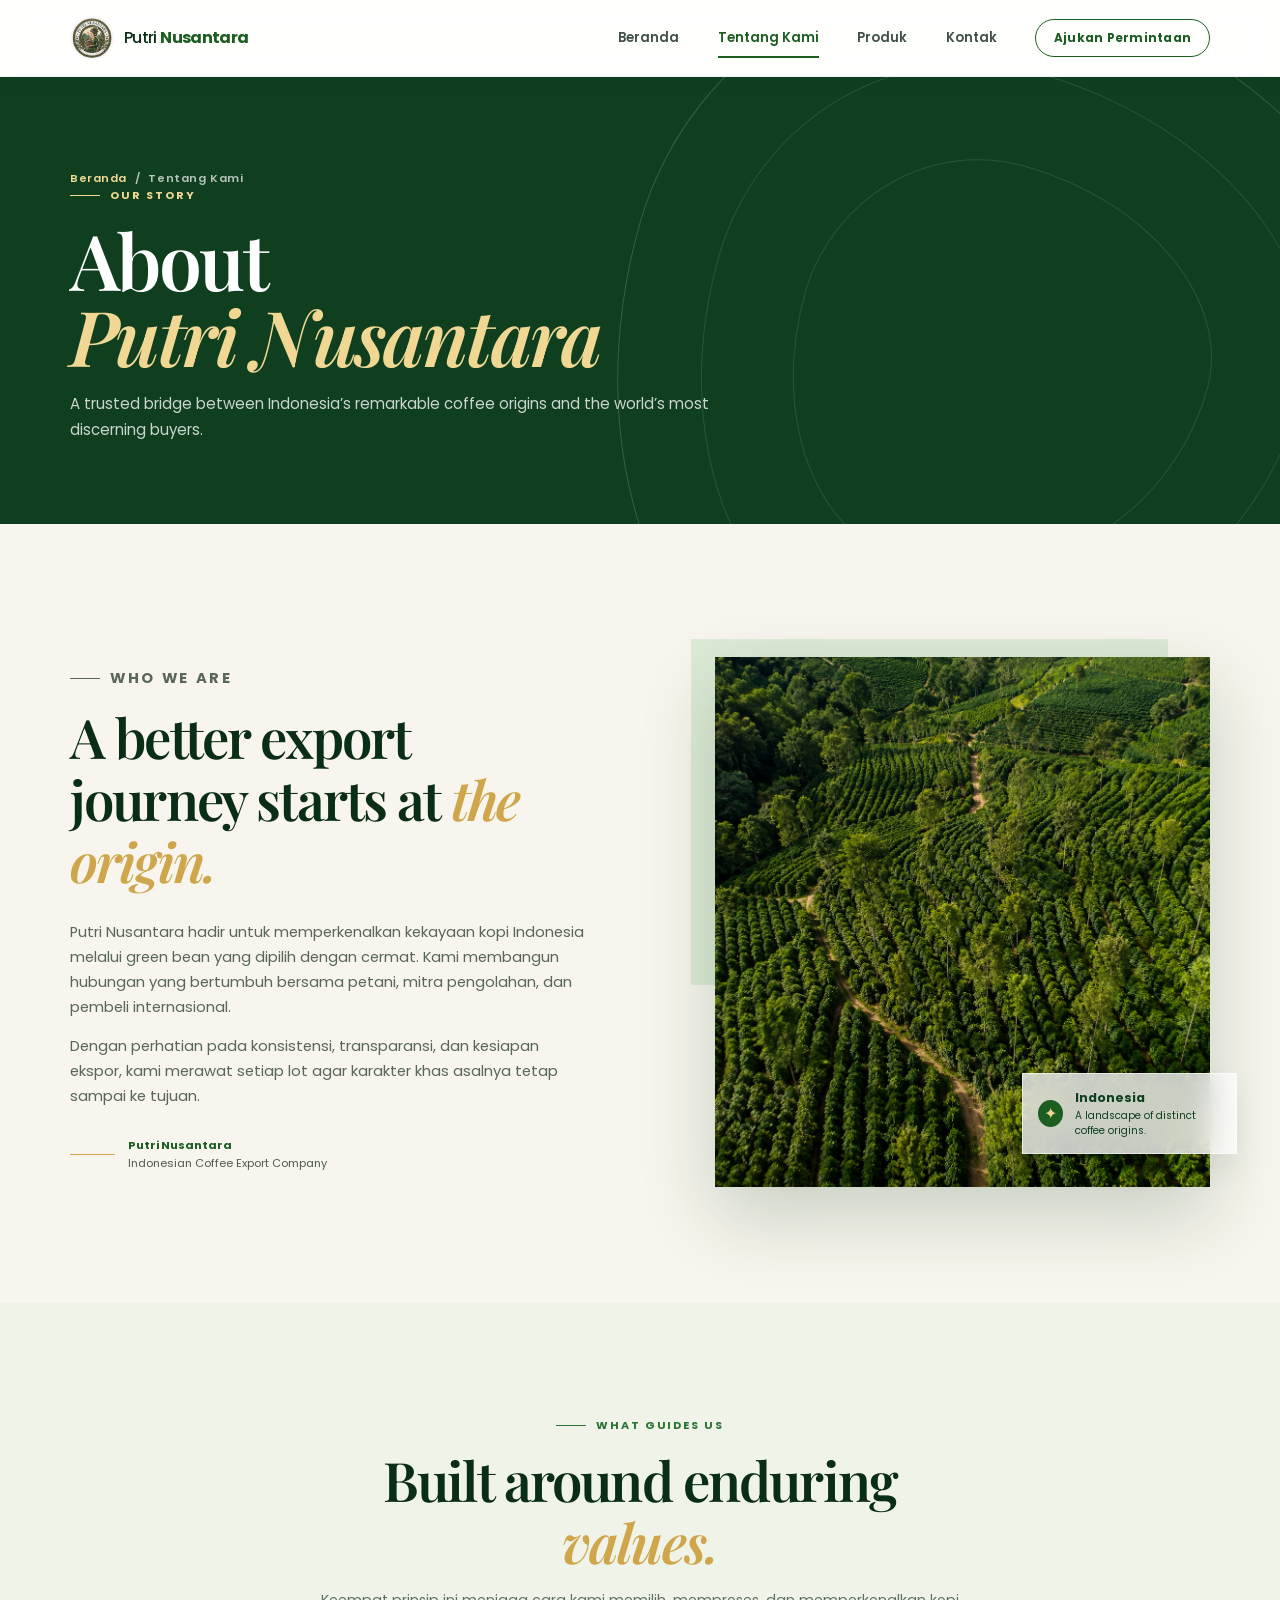
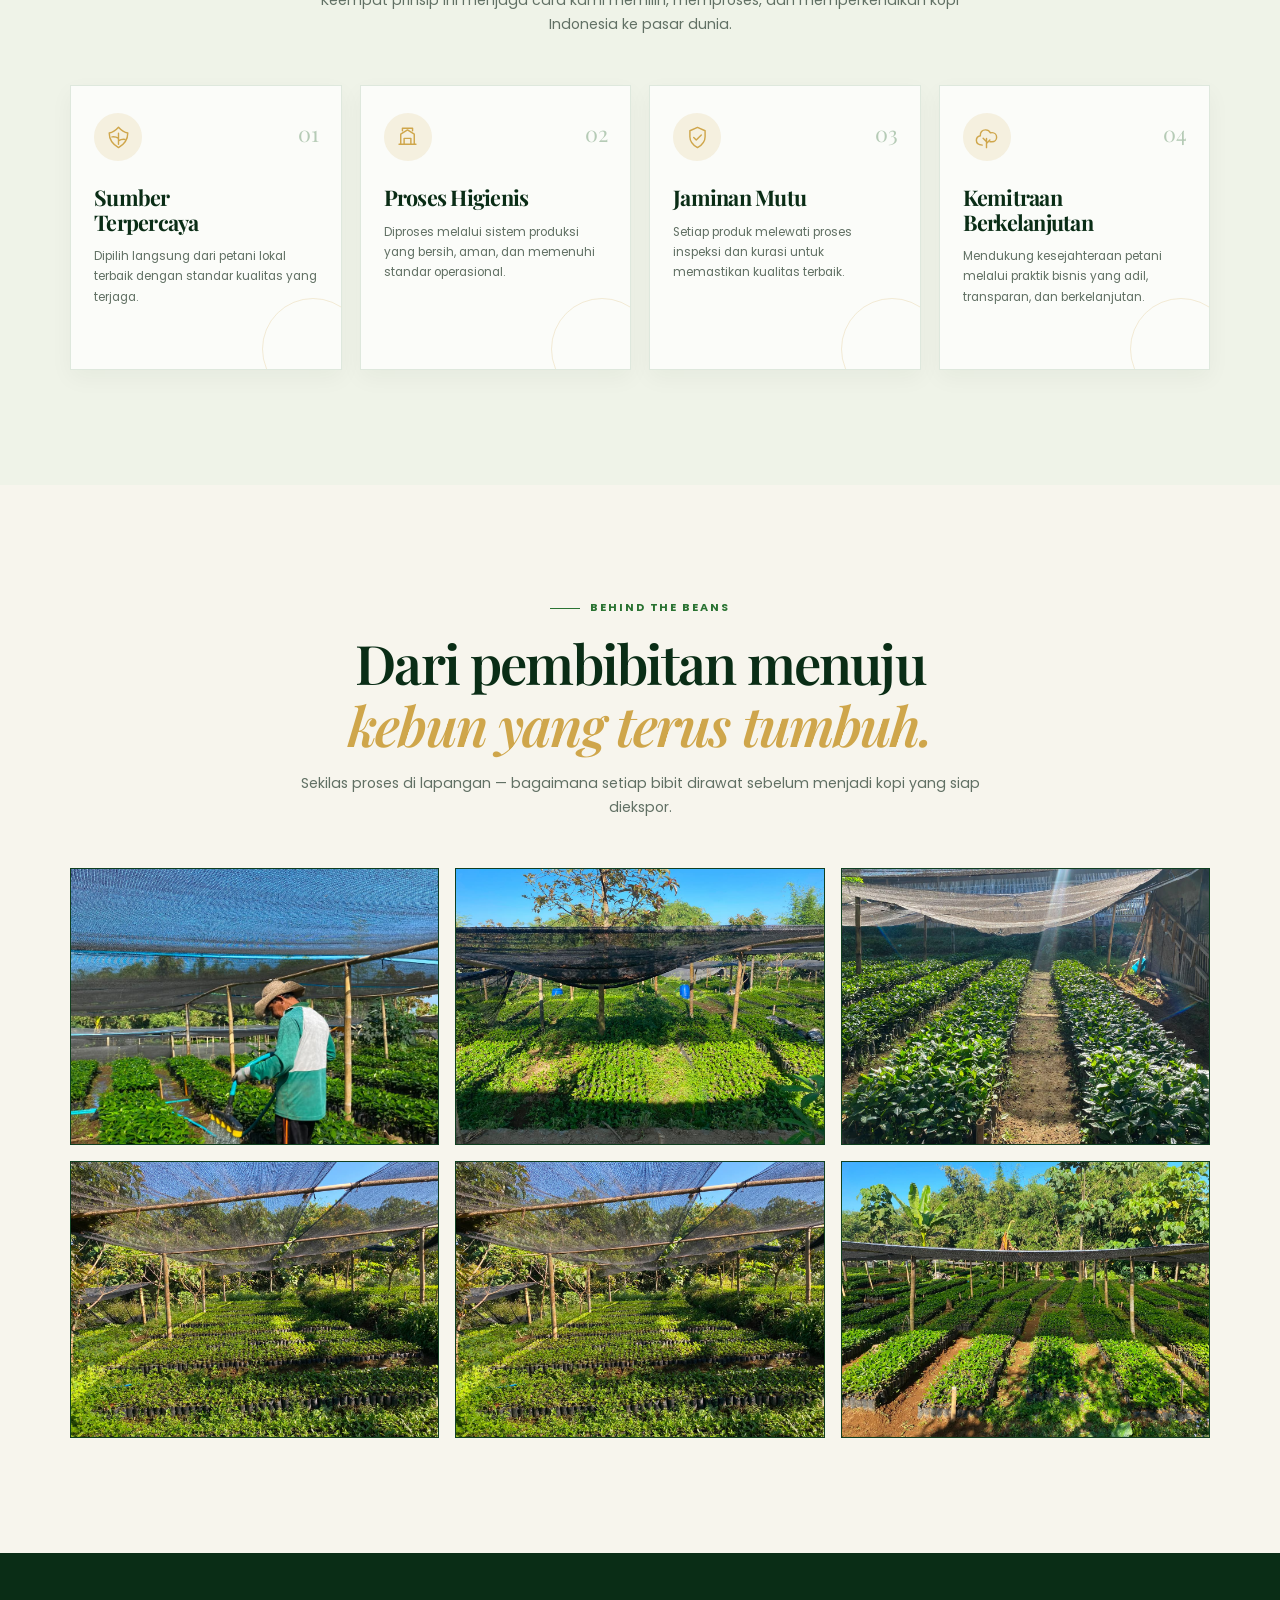
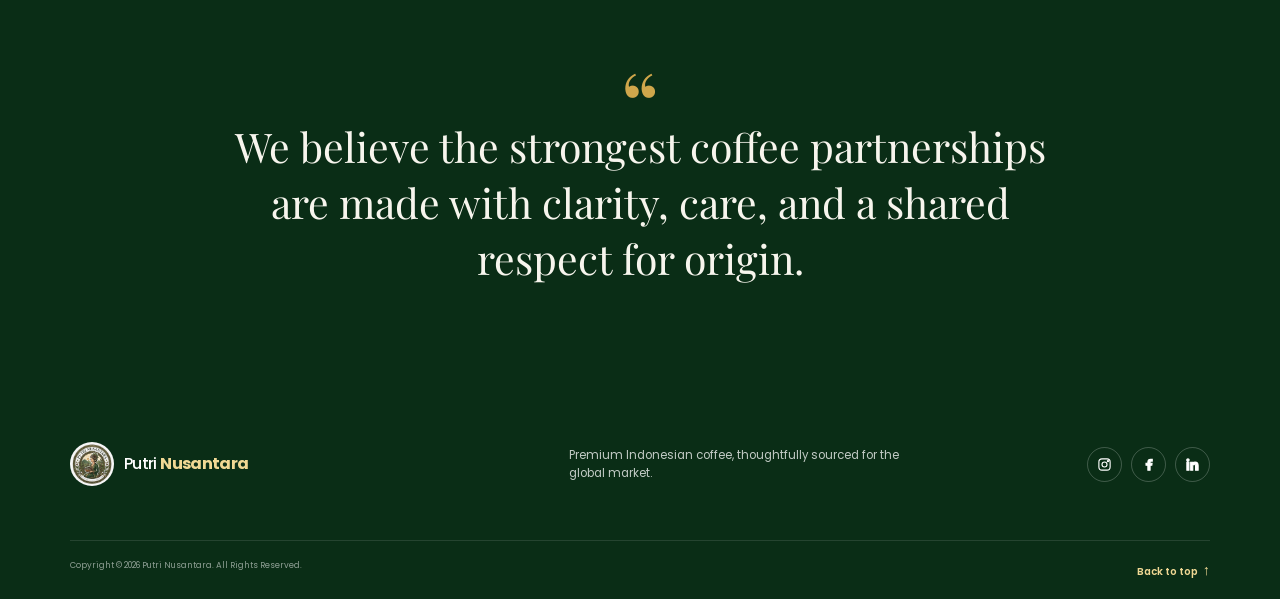
==== about.html @ a7bedadd "first commit" ====
<!doctype html>
<html lang="id">
  <head>
    <meta charset="UTF-8" />
    <meta name="viewport" content="width=device-width, initial-scale=1.0" />
    <meta
      name="description"
      content="Kenali komitmen Putri Nusantara dalam membawa kopi Indonesia berkualitas ke pasar global."
    />
    <title>Tentang Kami | Putri Nusantara</title>
    <link rel="preconnect" href="https://fonts.googleapis.com" />
    <link rel="preconnect" href="https://fonts.gstatic.com" crossorigin />
    <link
      href="https://fonts.googleapis.com/css2?family=Poppins:wght@400;500;600;700&family=Playfair+Display:wght@600;700&display=swap"
      rel="stylesheet"
    />
    <link rel="stylesheet" href="css/style.css" />
  </head>
  <body>
    <div class="site-loader" id="site-loader" aria-hidden="true">
      <div class="loader-mark"><span></span><span></span></div>
      <p>Putri Nusantara</p>
    </div>

    <header class="site-header" id="top">
      <div class="container nav-wrap">
        <a
          class="brand"
          href="index.html"
          aria-label="Putri Nusantara, kembali ke beranda"
          ><img
            src="assets/logo-putri.jpeg"
            alt=""
            width="44"
            height="44"
          /><span>Putri <strong>Nusantara</strong></span></a
        >
        <button
          class="menu-toggle"
          type="button"
          aria-expanded="false"
          aria-controls="primary-navigation"
          aria-label="Buka navigasi"
        >
          <span></span><span></span><span></span>
        </button>
        <nav
          class="primary-nav"
          id="primary-navigation"
          aria-label="Navigasi utama"
        >
          <a href="index.html">Beranda</a
          ><a class="active" href="about.html">Tentang Kami</a
          ><a href="product.html">Produk</a><a href="contact.html">Kontak</a>
          <button type="button" class="nav-request-btn" data-open-request>
            <span>Ajukan Permintaan</span>
          </button>
        </nav>
      </div>
    </header>

    <main>
      <section class="page-hero about-hero" aria-labelledby="about-title">
        <div class="page-hero-pattern" aria-hidden="true"></div>
        <div class="container page-hero-content">
          <p class="breadcrumb reveal" data-reveal="fade-up">
            <a href="index.html">Beranda</a
            ><span aria-hidden="true">/</span> Tentang Kami
          </p>
          <p class="eyebrow light reveal" data-reveal="fade-up">Our story</p>
          <h1 id="about-title" class="reveal" data-reveal="fade-up">
            About <em>Putri Nusantara</em>
          </h1>
          <p class="page-hero-lead reveal" data-reveal="fade-up">
            A trusted bridge between Indonesia’s remarkable coffee origins and
            the world’s most discerning buyers.
          </p>
        </div>
      </section>

      <section class="section story-section" aria-labelledby="story-title">
        <div class="container story-grid">
          <div class="story-copy reveal" data-reveal="fade-right">
            <p class="eyebrow">Who we are</p>
            <h2 id="story-title">
              A better export journey starts at <em>the origin.</em>
            </h2>
            <p>
              Putri Nusantara hadir untuk memperkenalkan kekayaan kopi Indonesia
              melalui green bean yang dipilih dengan cermat. Kami membangun
              hubungan yang bertumbuh bersama petani, mitra pengolahan, dan
              pembeli internasional.
            </p>
            <p>
              Dengan perhatian pada konsistensi, transparansi, dan kesiapan
              ekspor, kami merawat setiap lot agar karakter khas asalnya tetap
              sampai ke tujuan.
            </p>
            <div class="story-signature">
              <span class="signature-line"></span>
              <p>
                <strong>Putri Nusantara</strong><br />Indonesian Coffee Export
                Company
              </p>
            </div>
          </div>
          <div class="story-visual reveal" data-reveal="fade-left">
            <div class="story-photo">
              <img
                src="assets/coffee-plantation.png"
                alt="Hamparan kebun kopi Indonesia"
                loading="lazy"
              />
            </div>
            <div class="origin-card glass-card">
              <span class="origin-pin" aria-hidden="true">✦</span>
              <p>
                <strong>Indonesia</strong><br />A landscape of distinct coffee
                origins.
              </p>
            </div>
          </div>
        </div>
      </section>

      <section
        class="values-section section section-soft"
        aria-labelledby="values-title"
      >
        <div class="container">
          <div class="section-heading centered reveal" data-reveal="fade-up">
            <p class="eyebrow">What guides us</p>
            <h2 id="values-title">Built around enduring <em>values.</em></h2>
            <p>
              Keempat prinsip ini menjaga cara kami memilih, memproses, dan
              memperkenalkan kopi Indonesia ke pasar dunia.
            </p>
          </div>

          <div class="values-grid">
            <article class="value-card reveal" data-reveal="fade-up">
              <div class="value-icon" aria-hidden="true">
                <svg viewBox="0 0 32 32">
                  <path
                    d="M16 28c6.7-3.8 11-9.4 11-17.3C22.2 9.8 18.9 7 16 3.8c-2.9 3.2-6.2 6-11 6.9C5 18.6 9.3 24.2 16 28Z"
                  ></path>
                  <path
                    d="M16 24V11M16 17c-2.7-1.7-5.3-2.1-7.7-1.7M16 20c2.7-1.7 5.3-2.1 7.7-1.7"
                  ></path>
                </svg>
              </div>
              <span class="card-number">01</span>
              <h3>Sumber Terpercaya</h3>
              <p>
                Dipilih langsung dari petani lokal terbaik dengan standar
                kualitas yang terjaga.
              </p>
            </article>
            <article class="value-card reveal" data-reveal="fade-up">
              <div class="value-icon" aria-hidden="true">
                <svg viewBox="0 0 32 32">
                  <path d="M8 24V12l8-5 8 5v12"></path>
                  <path d="M12 24v-7h8v7M6 24h20M10 8V5h12v3"></path>
                </svg>
              </div>
              <span class="card-number">02</span>
              <h3>Proses Higienis</h3>
              <p>
                Diproses melalui sistem produksi yang bersih, aman, dan memenuhi
                standar operasional.
              </p>
            </article>
            <article class="value-card reveal" data-reveal="fade-up">
              <div class="value-icon" aria-hidden="true">
                <svg viewBox="0 0 32 32">
                  <path
                    d="M16 4 25 8v7c0 5.8-3.8 10-9 13-5.2-3-9-7.2-9-13V8l9-4Z"
                  ></path>
                  <path d="m11.5 16 3 3 6-6"></path>
                </svg>
              </div>
              <span class="card-number">03</span>
              <h3>Jaminan Mutu</h3>
              <p>
                Setiap produk melewati proses inspeksi dan kurasi untuk
                memastikan kualitas terbaik.
              </p>
            </article>
            <article class="value-card reveal" data-reveal="fade-up">
              <div class="value-icon" aria-hidden="true">
                <svg viewBox="0 0 32 32">
                  <path
                    d="M11 25c-4.4 0-7-2.3-7-5.6 0-2.6 1.8-4.8 4.7-5.4-.5-4.4 2.2-7 6.2-7 2.7 0 4.7 1.3 5.8 3.5.6-.2 1.2-.3 1.9-.3 3.1 0 5.4 2.3 5.4 5.4S25.6 21 22.5 21H20"
                  ></path>
                  <path d="M16 28v-11M16 21l-4-4M16 23l4-4"></path>
                </svg>
              </div>
              <span class="card-number">04</span>
              <h3>Kemitraan Berkelanjutan</h3>
              <p>
                Mendukung kesejahteraan petani melalui praktik bisnis yang adil,
                transparan, dan berkelanjutan.
              </p>
            </article>
          </div>
        </div>
      </section>

      <!-- Galeri "behind the beans": proses di lapangan, dari pembibitan hingga kebun tumbuh -->
      <section class="section gallery-section" aria-labelledby="gallery-title">
        <div class="container">
          <div class="section-heading centered reveal" data-reveal="fade-up">
            <p class="eyebrow">Behind the beans</p>
            <h2 id="gallery-title">
              Dari pembibitan menuju <em>kebun yang terus tumbuh.</em>
            </h2>
            <p>
              Sekilas proses di lapangan — bagaimana setiap bibit dirawat
              sebelum menjadi kopi yang siap diekspor.
            </p>
          </div>

          <div class="gallery-grid">
            <button
              class="gallery-item feature reveal"
              data-reveal="zoom-in"
              type="button"
              data-gallery-open
              data-full="assets/gallery-pembibitan-terpadu.jpeg"
              data-caption="Pembibitan Terpadu"
            >
              <img
                src="assets/galeri1.jpeg"
                alt="Area pembibitan kopi Putri Nusantara"
                loading="lazy"
              />
              <span class="gallery-item-caption">Pembibitan Terpadu</span>
            </button>
            <button
              class="gallery-item reveal"
              data-reveal="fade-up"
              type="button"
              data-gallery-open
              data-full="assets/gallery-dirawat-harian.jpeg"
              data-caption="Dirawat Setiap Hari"
            >
              <img
                src="assets/galeri2.jpeg"
                alt="Petani menyiram bibit kopi"
                loading="lazy"
              />
              <span class="gallery-item-caption">Dirawat Setiap Hari</span>
            </button>
            <button
              class="gallery-item tall reveal"
              data-reveal="fade-left"
              type="button"
              data-gallery-open
              data-full="assets/bibit-pilihan.jpeg"
              data-caption="Bibit Pilihan"
            >
              <img
                src="assets/galeri3.jpeg"
                alt="Bibit kopi pilihan yang baru ditanam"
                loading="lazy"
              />
              <span class="gallery-item-caption">Bibit Pilihan</span>
            </button>
            <button
              class="gallery-item reveal"
              data-reveal="fade-up"
              type="button"
              data-gallery-open
              data-full="assets/gallery-bawah-naungan.jpeg"
              data-caption="Tumbuh di Bawah Naungan"
            >
              <img
                src="assets/galeri4.jpeg"
                alt="Bibit kopi tumbuh di bawah naungan jaring"
                loading="lazy"
              />
              <span class="gallery-item-caption">Tumbuh di Bawah Naungan</span>
            </button>
            <button
              class="gallery-item reveal"
              data-reveal="fade-right"
              type="button"
              data-gallery-open
              data-full="assets/gallery-menyatu-alam.jpeg"
              data-caption="Menyatu dengan Alam"
            >
              <img
                src="assets/galeri4.jpeg"
                alt="Kebun pembibitan kopi yang menyatu dengan alam sekitar"
                loading="lazy"
              />
              <span class="gallery-item-caption">Menyatu dengan Alam</span>
            </button>
            <button
              class="gallery-item wide reveal"
              data-reveal="fade-up"
              type="button"
              data-gallery-open
              data-full="assets/kebun-tumbuh.jpeg"
              data-caption="Kebun yang Terus Berkembang"
            >
              <img
                src="assets/galeri5.jpeg"
                alt="Kebun kopi Putri Nusantara yang terus berkembang"
                loading="lazy"
              />
              <span class="gallery-item-caption"
                >Kebun yang Terus Berkembang</span
              >
            </button>
          </div>
        </div>
      </section>

      <section class="quote-band" aria-label="Pernyataan Putri Nusantara">
        <div class="container reveal" data-reveal="zoom-in">
          <span class="quote-mark" aria-hidden="true">“</span>
          <p>
            We believe the strongest coffee partnerships are made with clarity,
            care, and a shared respect for origin.
          </p>
        </div>
      </section>
    </main>

    <footer class="site-footer">
      <div class="container footer-main">
        <a
          class="brand footer-brand"
          href="index.html"
          aria-label="Putri Nusantara, beranda"
          ><img
            src="assets/logo-putri.jpeg"
            alt=""
            width="44"
            height="44"
          /><span>Putri <strong>Nusantara</strong></span></a
        >
        <p>
          Premium Indonesian coffee, thoughtfully sourced for the global market.
        </p>
        <div class="social-links" aria-label="Media sosial">
          <a href="#" aria-label="Instagram" title="Instagram"
            ><svg viewBox="0 0 24 24" aria-hidden="true">
              <rect x="3" y="3" width="18" height="18" rx="5"></rect>
              <circle cx="12" cy="12" r="4"></circle>
              <circle cx="17.5" cy="6.5" r="1"></circle></svg
          ></a>
          <a href="#" aria-label="Facebook" title="Facebook"
            ><svg viewBox="0 0 24 24" aria-hidden="true">
              <path
                d="M14.5 21v-8h2.8l.4-3h-3.2V8.1c0-.9.3-1.6 1.7-1.6H18V3.8c-.3 0-1.4-.1-2.6-.1-2.6 0-4.4 1.6-4.4 4.5V10H8v3h3v8h3.5Z"
              ></path></svg
          ></a>
          <a href="#" aria-label="LinkedIn" title="LinkedIn"
            ><svg viewBox="0 0 24 24" aria-hidden="true">
              <path
                d="M6.3 8.3H3V21h3.3V8.3ZM4.7 3A1.9 1.9 0 1 0 4.7 6.8 1.9 1.9 0 0 0 4.7 3ZM21 13.7c0-3.8-2-5.6-4.8-5.6-2.2 0-3.2 1.2-3.8 2V8.3H9.1V21h3.3v-6.3c0-1.7.3-3.4 2.4-3.4 2.1 0 2.1 2 2.1 3.5V21H21v-7.3Z"
              ></path></svg
          ></a>
        </div>
      </div>
      <div class="container footer-bottom">
        <small>Copyright © 2026 Putri Nusantara. All Rights Reserved.</small
        ><a href="#top">Back to top <span aria-hidden="true">↑</span></a>
      </div>
    </footer>
    <button class="scroll-top" type="button" aria-label="Kembali ke atas">
      <span aria-hidden="true">↑</span>
    </button>

    <!-- Lightbox galeri -->
    <div class="lightbox" id="galleryLightbox" aria-hidden="true">
      <div class="lightbox-overlay" data-lightbox-close></div>
      <div class="lightbox-inner">
        <button
          class="lightbox-close"
          type="button"
          data-lightbox-close
          aria-label="Tutup galeri"
        >
          ×
        </button>
        <button
          class="lightbox-arrow prev"
          type="button"
          data-lightbox-prev
          aria-label="Foto sebelumnya"
        >
          ‹
        </button>
        <img class="lightbox-image" id="lightboxImage" src="" alt="" />
        <p class="lightbox-caption" id="lightboxCaption"></p>
        <button
          class="lightbox-arrow next"
          type="button"
          data-lightbox-next
          aria-label="Foto berikutnya"
        >
          ›
        </button>
      </div>
    </div>

    <!-- Modal form permintaan -->
    <div class="request-modal" id="requestModal" aria-hidden="true">
      <div class="request-modal-overlay" data-close-request></div>
      <div
        class="request-modal-panel"
        role="dialog"
        aria-modal="true"
        aria-labelledby="requestModalTitle"
      >
        <button
          type="button"
          class="request-modal-close"
          data-close-request
          aria-label="Tutup form permintaan"
        >
          ×
        </button>
        <p class="eyebrow">Ajukan Permintaan</p>
        <h3 id="requestModalTitle">Ceritakan kebutuhan Anda</h3>
        <p class="request-modal-lead">
          Isi form singkat ini, permintaan Anda akan langsung dibuka lewat
          aplikasi email menuju tim kami.
        </p>
        <form id="requestForm" novalidate>
          <div class="form-field">
            <label for="reqName">Nama</label
            ><input
              type="text"
              id="reqName"
              name="name"
              autocomplete="name"
              required
            />
          </div>
          <div class="form-field">
            <label for="reqEmail">Email</label
            ><input
              type="email"
              id="reqEmail"
              name="email"
              autocomplete="email"
              required
            />
          </div>
          <div class="form-field">
            <label for="reqMessage">Permintaan</label
            ><textarea
              id="reqMessage"
              name="message"
              rows="4"
              required
            ></textarea>
          </div>
          <button type="submit" class="button button-primary request-submit">
            Kirim Permintaan <span aria-hidden="true">→</span>
          </button>
          <p class="request-modal-note" id="requestModalNote" role="status"></p>
        </form>
      </div>
    </div>

    <script src="js/script.js"></script>
  </body>
</html>
---- css/style.css ----
/* Putri Nusantara — shared design system */
:root {
  --green-950: #0a2d16;
  --green-900: #103f20;
  --green-800: #1b5e20;
  --green-700: #2a7332;
  --green-500: #639e58;
  --green-200: #dcead6;
  --cream: #f7f5ed;
  --cream-dark: #ece8db;
  --ink: #16251a;
  --muted: #617064;
  --gold: #cfa64b;
  --gold-light: #f0d894;
  --white: #ffffff;
  --border: rgba(22, 37, 26, 0.13);
  --shadow-sm: 0 12px 30px rgba(20, 46, 27, 0.08);
  --shadow-lg: 0 28px 70px rgba(16, 57, 26, 0.2);
  --serif: "Playfair Display", Georgia, serif;
  --sans: "Poppins", Arial, sans-serif;
  --container: min(1140px, calc(100% - 48px));
}

* {
  box-sizing: border-box;
}

html {
  scroll-behavior: smooth;
}

body {
  margin: 0;
  overflow-x: hidden;
  background: var(--cream);
  color: var(--ink);
  font-family: var(--sans);
  font-size: 16px;
  line-height: 1.7;
  -webkit-font-smoothing: antialiased;
  text-rendering: optimizeLegibility;
}

body.menu-open {
  overflow: hidden;
}

img {
  display: block;
  max-width: 100%;
}

a {
  color: inherit;
  text-decoration: none;
}

button {
  font: inherit;
}

p, h1, h2, h3, figure {
  margin: 0;
}

::selection {
  background: var(--gold-light);
  color: var(--green-950);
}

:focus-visible {
  outline: 3px solid var(--gold);
  outline-offset: 4px;
}

.container {
  width: var(--container);
  margin-inline: auto;
}

.section {
  padding: clamp(76px, 9vw, 132px) 0;
}

.section-soft {
  background: #eff3e8;
}

.sr-only {
  position: absolute;
  width: 1px;
  height: 1px;
  padding: 0;
  margin: -1px;
  overflow: hidden;
  clip: rect(0, 0, 0, 0);
  white-space: nowrap;
  border: 0;
}

.eyebrow {
  display: flex;
  align-items: center;
  gap: 10px;
  color: var(--green-700);
  font-size: 0.69rem;
  font-weight: 700;
  letter-spacing: 0.18em;
  line-height: 1.4;
  text-transform: uppercase;
}

.eyebrow::before {
  width: 30px;
  height: 1px;
  background: currentColor;
  content: "";
}

.eyebrow.light {
  color: var(--gold-light);
}

h1, h2, h3 {
  letter-spacing: -0.034em;
  line-height: 1.14;
}

h1, h2 {
  font-family: var(--serif);
  font-weight: 600;
}

h1 em, h2 em, h3 em {
  color: var(--gold);
  font-style: italic;
  font-weight: inherit;
}

h2 {
  font-size: clamp(2.22rem, 4.25vw, 4.2rem);
}

/* Loading screen */
.site-loader {
  position: fixed;
  z-index: 2000;
  inset: 0;
  display: grid;
  place-content: center;
  gap: 18px;
  background: var(--green-950);
  color: var(--cream);
  transition: opacity 0.55s ease, visibility 0.55s ease;
}

.site-loader.is-hidden {
  visibility: hidden;
  opacity: 0;
}

.site-loader p {
  font-size: 0.68rem;
  font-weight: 600;
  letter-spacing: 0.2em;
  text-align: center;
  text-transform: uppercase;
}

.loader-mark {
  position: relative;
  width: 44px;
  height: 44px;
  margin-inline: auto;
}

.loader-mark span {
  position: absolute;
  inset: 0 18px;
  border-radius: 100% 0 100% 0;
  background: var(--gold);
  animation: loader-leaf 1.2s ease-in-out infinite alternate;
  transform: rotate(45deg);
}

.loader-mark span:last-child {
  background: var(--green-500);
  animation-delay: -0.6s;
  transform: rotate(225deg);
}

@keyframes loader-leaf {
  from {
    scale: 0.75;
    opacity: 0.48;
  }

  to {
    scale: 1;
    opacity: 1;
  }
}

/* Navigation */
.site-header {
  position: sticky;
  z-index: 100;
  top: 0;
  background: rgba(255, 255, 255, 0.95);
  border-bottom: 1px solid rgba(22, 37, 26, 0.06);
  box-shadow: 0 4px 18px rgba(20, 46, 27, 0.04);
  backdrop-filter: blur(14px);
}

.nav-wrap {
  display: flex;
  align-items: center;
  justify-content: space-between;
  min-height: 76px;
  gap: 28px;
}

.brand {
  display: inline-flex;
  align-items: center;
  gap: 10px;
  flex-shrink: 0;
}

.brand:not(.brand-logo) img {
  width: 44px;
  height: 44px;
  border-radius: 50%;
  object-fit: cover;
}

.brand span {
  color: var(--green-950);
  font-size: 1rem;
  font-weight: 500;
  letter-spacing: -0.04em;
  line-height: 1;
}

.brand span strong {
  color: var(--green-800);
  font-weight: 700;
}

.brand-logo img {
  width: 218px;
  max-height: 56px;
  object-fit: contain;
  object-position: left center;
}

.primary-nav {
  display: flex;
  align-items: center;
  gap: clamp(20px, 3vw, 39px);
}

.primary-nav a {
  position: relative;
  color: #415145;
  font-size: 0.82rem;
  font-weight: 600;
  line-height: 76px;
  transition: color 0.25s ease;
}

.primary-nav a::after {
  position: absolute;
  right: 0;
  bottom: 18px;
  left: 0;
  height: 2px;
  background: var(--green-800);
  content: "";
  scale: 0 1;
  transform-origin: right;
  transition: scale 0.3s ease;
}

.primary-nav a:hover, .primary-nav a.active {
  color: var(--green-800);
}

.primary-nav a:hover::after, .primary-nav a.active::after {
  scale: 1;
  transform-origin: left;
}

.menu-toggle {
  display: none;
  width: 44px;
  height: 44px;
  padding: 10px;
  border: 1px solid var(--border);
  border-radius: 50%;
  background: transparent;
  cursor: pointer;
}

.menu-toggle span {
  display: block;
  width: 100%;
  height: 2px;
  margin: 4px 0;
  background: var(--green-900);
  transition: transform .25s ease, opacity .25s ease;
}

.menu-toggle.is-open span:nth-child(1) {
  transform: translateY(6px) rotate(45deg);
}

.menu-toggle.is-open span:nth-child(2) {
  opacity: 0;
}

.menu-toggle.is-open span:nth-child(3) {
  transform: translateY(-6px) rotate(-45deg);
}

/* Tombol "Ajukan Permintaan" di navbar — pemicu modal form */
.nav-request-btn {
  display: inline-flex;
  align-items: center;
  height: 38px;
  padding: 0 18px;
  border: 1px solid var(--green-800);
  border-radius: 100px;
  background: transparent;
  color: var(--green-800);
  font-size: .74rem;
  font-weight: 700;
  letter-spacing: .02em;
  cursor: pointer;
  transition: background .25s ease, color .25s ease, transform .25s ease;
}

.nav-request-btn:hover {
  background: var(--green-800);
  color: var(--white);
  transform: translateY(-2px);
}

/* Hero */
.hero {
  position: relative;
  display: grid;
  min-height: max(620px, calc(100svh - 76px));
  overflow: hidden;
  isolation: isolate;
  background: var(--green-950);
}

.hero-media, .hero-scrim {
  position: absolute;
  inset: 0;
}

.hero-media {
  overflow: hidden;
  z-index: -3;
}

.hero-background {
  width: 100%;
  height: 112%;
  object-fit: cover;
  object-position: 50% 44%;
  filter: saturate(0.8) contrast(1.08);
  transform: scale(1.04);
  will-change: transform;
}

.hero-scrim {
  z-index: -2;
  background:
    linear-gradient(90deg, rgba(5, 31, 13, 0.94) 0%, rgba(8, 46, 19, 0.76) 43%, rgba(8, 46, 19, 0.36) 69%, rgba(8, 46, 19, 0.31) 100%),
    linear-gradient(0deg, rgba(7, 30, 14, 0.58), transparent 45%);
}

.hero::after {
  position: absolute;
  z-index: -1;
  right: -12vw;
  bottom: -28vw;
  width: 52vw;
  aspect-ratio: 1;
  border: 1px solid rgba(240, 216, 148, 0.26);
  border-radius: 50%;
  content: "";
}

.hero-orbit {
  position: absolute;
  z-index: -1;
  border: 1px solid rgba(240, 216, 148, .24);
  border-radius: 50%;
  pointer-events: none;
}

.orbit-one {
  width: 40vw;
  height: 40vw;
  top: -20vw;
  right: -8vw;
}

.orbit-two {
  width: 19vw;
  height: 19vw;
  top: 18%;
  right: 17%;
  border-color: rgba(255, 255, 255, .13);
}

.hero-content {
  align-self: center;
  padding: 90px 0 108px;
  color: var(--white);
}

.hero h1 {
  max-width: 770px;
  margin-top: 18px;
  color: var(--white);
  font-size: clamp(3.1rem, 7.1vw, 6.9rem);
  line-height: .99;
}

.hero h1 em {
  display: block;
  color: var(--gold-light);
}

.hero-kicker {
  margin-top: 22px;
  color: var(--gold-light);
  font-size: clamp(.9rem, 1.45vw, 1.08rem);
  font-weight: 600;
  letter-spacing: .07em;
}

.hero-copy {
  max-width: 610px;
  margin-top: 18px;
  color: rgba(255, 255, 255, .86);
  font-size: clamp(.9rem, 1.25vw, 1rem);
}

.hero-actions {
  display: flex;
  flex-wrap: wrap;
  gap: 14px;
  margin-top: 34px;
}

.button {
  position: relative;
  display: inline-flex;
  align-items: center;
  justify-content: center;
  gap: 17px;
  min-height: 52px;
  padding: 0 23px;
  overflow: hidden;
  border: 1px solid transparent;
  border-radius: 100px;
  font-size: .78rem;
  font-weight: 700;
  letter-spacing: .02em;
  line-height: 1;
  transition: transform .28s ease, background .28s ease, color .28s ease, border-color .28s ease, box-shadow .28s ease;
}

.button:hover {
  transform: translateY(-3px) scale(1.025);
  box-shadow: 0 12px 22px rgba(2, 23, 9, .18);
}

.button span:not(.ripple) {
  font-size: 1.15rem;
  line-height: 0;
}

.button-gold {
  background: var(--gold);
  color: var(--green-950);
}

.button-gold:hover {
  background: var(--gold-light);
}

.button-ghost {
  border-color: rgba(255, 255, 255, .6);
  color: var(--white);
}

.button-ghost:hover {
  border-color: var(--white);
  background: rgba(255, 255, 255, .11);
}

.button-primary {
  background: var(--green-800);
  color: var(--white);
}

.button-primary:hover {
  background: var(--green-900);
}

.ripple {
  position: absolute;
  border-radius: 50%;
  background: rgba(255, 255, 255, .4);
  transform: translate(-50%, -50%) scale(0);
  pointer-events: none;
  animation: ripple .65s ease-out;
}

@keyframes ripple {
  to {
    transform: translate(-50%, -50%) scale(5);
    opacity: 0;
  }
}

.scroll-cue {
  position: absolute;
  bottom: 29px;
  display: flex;
  align-items: center;
  gap: 10px;
  color: rgba(255, 255, 255, .7);
  font-size: .64rem;
  font-weight: 600;
  letter-spacing: .13em;
  text-transform: uppercase;
}

.scroll-cue span {
  position: relative;
  display: inline-block;
  width: 26px;
  height: 42px;
  border: 1px solid rgba(255, 255, 255, .62);
  border-radius: 16px;
}

.scroll-cue span::after {
  position: absolute;
  top: 8px;
  left: 50%;
  width: 3px;
  height: 7px;
  border-radius: 4px;
  background: var(--gold-light);
  content: "";
  transform: translateX(-50%);
  animation: scroll-dot 1.5s infinite;
}

@keyframes scroll-dot {
  0%, 100% {
    opacity: 0;
    transform: translate(-50%, 0);
  }

  50% {
    opacity: 1;
    transform: translate(-50%, 13px);
  }
}

/* Home introduction */
.intro-section {
  background: var(--cream);
}

.intro-grid {
  display: grid;
  grid-template-columns: minmax(0, .92fr) minmax(0, 1fr);
  align-items: center;
  gap: clamp(52px, 9vw, 128px);
}

.intro-image-wrap {
  position: relative;
  padding: 0 27px 24px 0;
}

.image-accent {
  position: absolute;
  top: 20px;
  right: 0;
  bottom: 0;
  width: 57%;
  background: var(--green-200);
  border-radius: 0 110px 0 0;
}

.editorial-image {
  position: relative;
  z-index: 1;
  height: clamp(425px, 46vw, 570px);
  overflow: hidden;
  box-shadow: var(--shadow-lg);
}

.editorial-image img {
  width: 100%;
  height: 100%;
  object-fit: cover;
  object-position: center;
}

.editorial-image figcaption {
  position: absolute;
  bottom: 0;
  left: 0;
  display: flex;
  align-items: center;
  gap: 9px;
  padding: 13px 18px;
  background: rgba(255, 255, 255, .93);
  color: var(--green-900);
  font-size: .62rem;
  font-weight: 700;
  letter-spacing: .1em;
  text-transform: uppercase;
}

.fig-line {
  width: 20px;
  height: 1px;
  background: var(--gold);
}

.image-badge {
  position: absolute;
  z-index: 2;
  right: -18px;
  bottom: 47px;
  display: flex;
  align-items: center;
  gap: 10px;
  padding: 13px 17px;
  color: var(--green-900);
}

.glass-card {
  border: 1px solid rgba(255, 255, 255, .56);
  background: rgba(255, 255, 255, .76);
  box-shadow: var(--shadow-sm);
  backdrop-filter: blur(14px);
}

.image-badge strong {
  color: var(--green-800);
  font-family: var(--serif);
  font-size: 1.7rem;
  line-height: 1;
}

.image-badge span {
  font-size: .59rem;
  font-weight: 700;
  line-height: 1.32;
  letter-spacing: .08em;
  text-transform: uppercase;
}

.intro-copy h2 {
  max-width: 620px;
  margin: 16px 0 27px;
  color: var(--green-950);
}

.intro-copy>p {
  max-width: 570px;
  margin-top: 14px;
  color: #566359;
  font-size: .92rem;
}

.trust-points {
  display: grid;
  gap: 15px;
  margin: 28px 0;
}

.trust-points>div {
  display: grid;
  grid-template-columns: 38px 1fr;
  gap: 11px;
  align-items: start;
}

.point-icon {
  display: grid;
  width: 32px;
  aspect-ratio: 1;
  place-items: center;
  border: 1px solid rgba(207, 166, 75, .6);
  border-radius: 50%;
  color: var(--gold);
  font-size: .55rem;
  font-weight: 700;
}

.trust-points p {
  color: #667166;
  font-size: .76rem;
  line-height: 1.6;
}

.trust-points strong {
  color: var(--green-900);
  font-size: .8rem;
}

.text-link {
  position: relative;
  display: inline-flex;
  align-items: center;
  gap: 11px;
  color: var(--green-800);
  font-size: .78rem;
  font-weight: 700;
}

.text-link::after {
  position: absolute;
  right: 0;
  bottom: -5px;
  left: 0;
  height: 1px;
  background: currentColor;
  content: "";
  transform: scaleX(.35);
  transform-origin: left;
  transition: transform .25s ease;
}

.text-link:hover::after {
  transform: scaleX(1);
}

.text-link span {
  font-size: 1.1rem;
  transition: transform .25s ease;
}

.text-link:hover span {
  transform: translateX(4px);
}

/* Slider "perjalanan kopi" di dalam editorial-image (beranda) */
.editorial-slider {
  cursor: grab;
  touch-action: pan-y;
}

.editorial-slider:active {
  cursor: grabbing;
}

.slider-track {
  position: relative;
  width: 100%;
  height: 100%;
}

.slide {
  position: absolute;
  inset: 0;
  opacity: 0;
  transition: opacity .9s ease;
}

.slide.is-active {
  opacity: 1;
  z-index: 1;
}

.editorial-slider figcaption {
  z-index: 2;
}

.slider-arrow {
  position: absolute;
  top: 50%;
  z-index: 3;
  display: grid;
  width: 38px;
  aspect-ratio: 1;
  place-items: center;
  border: 1px solid rgba(255, 255, 255, .55);
  border-radius: 50%;
  background: rgba(10, 45, 22, .35);
  color: var(--white);
  font-size: 1.3rem;
  line-height: 0;
  cursor: pointer;
  opacity: .75;
  transform: translateY(-50%);
  transition: opacity .25s ease, background .25s ease;
}

.slider-arrow:hover {
  opacity: 1;
  background: rgba(10, 45, 22, .58);
}

.slider-arrow.prev {
  left: 14px;
}

.slider-arrow.next {
  right: 14px;
}

.slider-dots {
  position: absolute;
  top: 16px;
  right: 16px;
  z-index: 3;
  display: flex;
  gap: 7px;
}

.dot {
  width: 8px;
  height: 8px;
  padding: 0;
  border: 1px solid rgba(255, 255, 255, .8);
  border-radius: 50%;
  background: rgba(255, 255, 255, .35);
  cursor: pointer;
  transition: background .25s ease, width .25s ease, border-radius .25s ease;
}

.dot.is-active {
  width: 20px;
  border-radius: 5px;
  background: var(--gold);
  border-color: var(--gold);
}

.commitment-band {
  padding: clamp(56px, 7vw, 93px) 0;
  overflow: hidden;
  background: var(--green-900);
  color: var(--white);
}

.commitment-grid {
  display: grid;
  grid-template-columns: .8fr 2.6fr .75fr;
  gap: clamp(25px, 4vw, 70px);
  align-items: center;
}

.commitment-text {
  max-width: 710px;
  font-family: var(--serif);
  font-size: clamp(1.5rem, 2.6vw, 2.75rem);
  line-height: 1.29;
}

.commitment-text em {
  color: var(--gold-light);
}

.round-link {
  display: grid;
  width: 128px;
  aspect-ratio: 1;
  place-content: center;
  justify-self: end;
  border: 1px solid rgba(240, 216, 148, .75);
  border-radius: 50%;
  color: var(--gold-light);
  font-size: .66rem;
  font-weight: 600;
  line-height: 1.4;
  text-align: center;
  transition: background .3s ease, color .3s ease, transform .3s ease;
}

.round-link b {
  margin-top: 4px;
  font-size: 1.35rem;
  font-weight: 400;
}

.round-link:hover {
  background: var(--gold-light);
  color: var(--green-900);
  transform: rotate(8deg);
}

/* Secondary hero */
.page-hero {
  position: relative;
  min-height: 390px;
  overflow: hidden;
  background: var(--green-900);
  color: var(--white);
}

.page-hero-content {
  position: relative;
  z-index: 1;
  padding: 92px 0 82px;
}

.page-hero-content h1 {
  max-width: 730px;
  margin: 19px 0 18px;
  color: var(--white);
  font-size: clamp(3rem, 6vw, 5.6rem);
  line-height: .98;
}

.page-hero-content h1 em {
  display: block;
  color: var(--gold-light);
}

.page-hero-lead {
  max-width: 660px;
  color: rgba(255, 255, 255, .78);
  font-size: .94rem;
}

.breadcrumb {
  display: flex;
  align-items: center;
  gap: 8px;
  color: rgba(255, 255, 255, .69);
  font-size: .7rem;
  font-weight: 600;
  letter-spacing: .05em;
}

.breadcrumb a {
  color: var(--gold-light);
}

.page-hero-pattern {
  position: absolute;
  inset: -20% -8% auto auto;
  width: min(63vw, 770px);
  aspect-ratio: 1;
  border: 1px solid rgba(240, 216, 148, .2);
  border-radius: 43% 57% 59% 41% / 44% 40% 60% 56%;
  transform: rotate(16deg);
}

.page-hero-pattern::before, .page-hero-pattern::after {
  position: absolute;
  border: 1px solid rgba(255, 255, 255, .11);
  border-radius: inherit;
  content: "";
}

.page-hero-pattern::before {
  inset: 11%;
}

.page-hero-pattern::after {
  inset: 23%;
}

.product-hero {
  background: linear-gradient(120deg, #0b3619, #246b32);
}

/* About */
.story-grid {
  display: grid;
  grid-template-columns: 1fr 1fr;
  align-items: center;
  gap: clamp(42px, 8vw, 116px);
}

.story-copy h2 {
  margin: 17px 0 28px;
  color: var(--green-950);
}

.story-copy>p {
  max-width: 560px;
  margin-top: 14px;
  color: #59665c;
  font-size: .92rem;
}

.story-signature {
  display: flex;
  align-items: center;
  gap: 13px;
  margin-top: 28px;
  color: #4e5d51;
  font-size: .7rem;
  line-height: 1.6;
}

.story-signature strong {
  color: var(--green-800);
}

.signature-line {
  width: 45px;
  height: 1px;
  background: var(--gold);
}

.story-visual {
  position: relative;
  padding: 18px 0 0 24px;
}

.story-visual::before {
  position: absolute;
  top: 0;
  right: 42px;
  left: 0;
  height: 63%;
  background: var(--green-200);
  content: "";
}

.story-photo {
  position: relative;
  z-index: 1;
  height: clamp(385px, 43vw, 530px);
  overflow: hidden;
  box-shadow: var(--shadow-lg);
}

.story-photo img {
  width: 100%;
  height: 100%;
  object-fit: cover;
  object-position: center;
}

.origin-card {
  position: absolute;
  z-index: 2;
  right: -27px;
  bottom: 33px;
  display: flex;
  align-items: center;
  gap: 12px;
  max-width: 215px;
  padding: 15px;
  color: var(--green-900);
}

.origin-pin {
  display: grid;
  width: 34px;
  aspect-ratio: 1;
  place-items: center;
  border-radius: 50%;
  background: var(--green-800);
  color: var(--gold-light);
}

.origin-card p {
  font-size: .64rem;
  line-height: 1.5;
}

.origin-card strong {
  font-size: .78rem;
}

.section-heading {
  max-width: 680px;
  margin: 0 auto 48px;
}

.section-heading.centered {
  text-align: center;
}

.section-heading.centered .eyebrow {
  justify-content: center;
}

.section-heading h2 {
  margin: 16px 0 16px;
  color: var(--green-950);
}

.section-heading>p:last-child {
  color: var(--muted);
  font-size: .88rem;
}

.values-grid {
  display: grid;
  grid-template-columns: repeat(4, 1fr);
  gap: 18px;
}

.value-card {
  position: relative;
  min-height: 285px;
  padding: 27px 23px;
  overflow: hidden;
  border: 1px solid rgba(27, 94, 32, .13);
  background: rgba(255, 255, 255, .76);
  box-shadow: 0 8px 22px rgba(16, 57, 26, .045);
  transition: transform .3s ease, box-shadow .3s ease, border-color .3s ease;
}

.value-card::after {
  position: absolute;
  right: -23px;
  bottom: -31px;
  width: 100px;
  aspect-ratio: 1;
  border: 1px solid rgba(207, 166, 75, .21);
  border-radius: 50%;
  content: "";
  transition: transform .35s ease;
}

.value-card:hover {
  border-color: var(--green-500);
  box-shadow: var(--shadow-sm);
  transform: translateY(-9px);
}

.value-card:hover::after {
  transform: scale(1.4);
}

.value-icon {
  display: grid;
  width: 48px;
  aspect-ratio: 1;
  place-items: center;
  border-radius: 50%;
  background: rgba(207, 166, 75, .15);
  color: var(--gold);
}

.value-icon svg {
  width: 27px;
  height: 27px;
  fill: none;
  stroke: currentColor;
  stroke-linecap: round;
  stroke-linejoin: round;
  stroke-width: 1.7;
}

.card-number {
  position: absolute;
  top: 29px;
  right: 22px;
  color: rgba(27, 94, 32, .31);
  font-family: var(--serif);
  font-size: 1.35rem;
}

.value-card h3 {
  max-width: 170px;
  margin: 24px 0 12px;
  color: var(--green-950);
  font-family: var(--serif);
  font-size: 1.35rem;
}

.value-card p {
  position: relative;
  z-index: 1;
  color: var(--muted);
  font-size: .74rem;
  line-height: 1.7;
}

.quote-band {
  padding: clamp(65px, 8vw, 108px) 0;
  background: var(--green-950);
  color: var(--cream);
  text-align: center;
}

.quote-band>div {
  max-width: 850px;
}

.quote-mark {
  display: block;
  height: 64px;
  color: var(--gold);
  font-family: var(--serif);
  font-size: 6rem;
  line-height: 1;
}

.quote-band p {
  font-family: var(--serif);
  font-size: clamp(1.55rem, 3.2vw, 3rem);
  line-height: 1.36;
}

/* Products */
.products-intro {
  display: grid;
  grid-template-columns: .87fr 1.3fr;
  gap: 44px;
  align-items: end;
  margin-bottom: 48px;
}

.products-intro h2 {
  margin-top: 14px;
  color: var(--green-950);
}

.products-intro>p:last-child {
  max-width: 520px;
  margin-bottom: 3px;
  color: var(--muted);
  font-size: .89rem;
}

.product-grid {
  display: grid;
  grid-template-columns: 1fr 1fr;
  gap: clamp(25px, 3.7vw, 48px);
}

.product-card {
  overflow: hidden;
  border: 1px solid rgba(16, 63, 32, .12);
  background: var(--white);
  box-shadow: var(--shadow-sm);
  transition: transform .35s ease, box-shadow .35s ease;
}

.product-card:hover {
  box-shadow: 0 28px 55px rgba(16, 57, 26, .16);
  transform: translateY(-8px);
}

.product-image {
  position: relative;
  height: min(36vw, 398px);
  min-height: 300px;
  overflow: hidden;
  background: var(--green-900);
}

.product-image img {
  width: 100%;
  height: 100%;
  object-fit: cover;
  object-position: center 53%;
  transition: transform .7s cubic-bezier(.2, .7, .2, 1);
}

.product-card:hover .product-image img {
  transform: scale(1.075);
}

.product-index, .product-type {
  position: absolute;
  top: 16px;
  padding: 7px 11px;
  font-size: .6rem;
  font-weight: 700;
  letter-spacing: .1em;
  text-transform: uppercase;
}

.product-index {
  left: 16px;
  background: var(--gold);
  color: var(--green-950);
}

.product-type {
  right: 16px;
  border: 1px solid rgba(255, 255, 255, .5);
  background: rgba(10, 45, 22, .48);
  color: var(--white);
  backdrop-filter: blur(5px);
}

.product-body {
  padding: 29px clamp(20px, 3vw, 34px) 27px;
}

.product-title-row {
  display: flex;
  justify-content: space-between;
  gap: 15px;
  align-items: flex-start;
}

.product-title-row h3 {
  color: var(--green-950);
  font-family: var(--serif);
  font-size: clamp(1.65rem, 2.35vw, 2.3rem);
}

.product-arrow {
  display: grid;
  width: 37px;
  aspect-ratio: 1;
  place-items: center;
  border: 1px solid var(--green-200);
  border-radius: 50%;
  color: var(--green-800);
  font-size: 1.18rem;
  transition: transform .25s ease, background .25s ease, color .25s ease;
}

.product-card:hover .product-arrow {
  background: var(--green-800);
  color: var(--white);
  transform: rotate(45deg);
}

.product-description {
  min-height: 74px;
  margin: 16px 0 22px;
  color: var(--muted);
  font-size: .76rem;
  line-height: 1.75;
}

.spec-list {
  display: grid;
  grid-template-columns: 1fr 1fr;
  margin: 0 0 24px;
  border-top: 1px solid var(--border);
}

.spec-list div {
  display: grid;
  gap: 1px;
  padding: 9px 0;
  border-bottom: 1px solid var(--border);
}

.spec-list div:nth-child(odd) {
  padding-right: 14px;
  border-right: 1px solid var(--border);
}

.spec-list div:nth-child(even) {
  padding-left: 14px;
}

.spec-list dt {
  color: #7b867d;
  font-size: .55rem;
  font-weight: 700;
  letter-spacing: .09em;
  text-transform: uppercase;
}

.spec-list dd {
  margin: 0;
  color: var(--green-900);
  font-size: .66rem;
  font-weight: 600;
}

.product-note {
  padding: 43px 0;
}

.product-note-inner {
  display: flex;
  justify-content: space-between;
  gap: 26px;
  align-items: center;
}

.product-note h2 {
  margin-top: 8px;
  color: var(--green-950);
  font-size: clamp(1.45rem, 3vw, 2.35rem);
}

/* Contact */
.contact-hero {
  position: relative;
  overflow: hidden;
  padding: clamp(95px, 13vw, 150px) 0 clamp(69px, 9vw, 105px);
  background: #e4ecd9;
}

.contact-hero-content {
  position: relative;
  z-index: 1;
}

.contact-hero .breadcrumb {
  color: #607064;
}

.contact-hero .breadcrumb a {
  color: var(--green-800);
}

.contact-hero h1 {
  margin: 16px 0 16px;
  color: var(--green-950);
  font-size: clamp(3.3rem, 7vw, 6rem);
}

.contact-hero h1 em {
  color: var(--green-800);
}

.contact-lead {
  max-width: 620px;
  color: #526257;
  font-size: .93rem;
}

.contact-hero-orb {
  position: absolute;
  top: -42vw;
  right: -17vw;
  width: min(69vw, 800px);
  aspect-ratio: 1;
  border: 1px solid rgba(27, 94, 32, .21);
  border-radius: 48% 52% 66% 34% / 51% 47% 53% 49%;
  transform: rotate(-16deg);
}

.contact-hero-orb::before {
  position: absolute;
  inset: 12%;
  border: 1px solid rgba(207, 166, 75, .52);
  border-radius: inherit;
  content: "";
}

.contact-section {
  background: var(--cream);
}

.contact-cards {
  display: grid;
  grid-template-columns: repeat(3, 1fr);
  gap: 17px;
  margin-top: -79px;
}

.contact-card {
  position: relative;
  display: flex;
  flex-direction: column;
  min-height: 195px;
  padding: 23px;
  overflow: hidden;
  border: 1px solid rgba(16, 63, 32, .1);
  background: var(--white);
  box-shadow: var(--shadow-sm);
  transition: transform .27s ease, box-shadow .27s ease;
}

a.contact-card:hover {
  box-shadow: 0 22px 42px rgba(16, 57, 26, .13);
  transform: translateY(-6px);
}

.contact-icon {
  display: grid;
  width: 43px;
  aspect-ratio: 1;
  place-items: center;
  border-radius: 50%;
  background: rgba(207, 166, 75, .16);
  color: var(--gold);
}

.contact-icon svg {
  width: 23px;
  height: 23px;
  fill: none;
  stroke: currentColor;
  stroke-linecap: round;
  stroke-linejoin: round;
  stroke-width: 1.7;
}

.contact-meta {
  margin-top: 17px;
  color: #7b867d;
  font-size: .58rem;
  font-weight: 700;
  letter-spacing: .13em;
  text-transform: uppercase;
}

.contact-card strong {
  margin-top: 4px;
  color: var(--green-950);
  font-family: var(--serif);
  font-size: clamp(1.04rem, 1.52vw, 1.35rem);
  line-height: 1.22;
}

.contact-card small {
  margin-top: 4px;
  color: var(--muted);
  font-size: .66rem;
}

.contact-arrow {
  position: absolute;
  top: 20px;
  right: 22px;
  color: var(--green-700);
  font-size: 1.25rem;
  transition: transform .25s ease;
}

a.contact-card:hover .contact-arrow {
  transform: translate(3px, -3px);
}

.map-block {
  margin-top: clamp(61px, 8vw, 101px);
}

.map-heading {
  display: flex;
  justify-content: space-between;
  align-items: end;
  gap: 20px;
  margin-bottom: 23px;
}

.map-heading h2 {
  margin-top: 10px;
  color: var(--green-950);
  font-size: clamp(1.85rem, 3.7vw, 3.4rem);
}

.map-location {
  display: inline-flex;
  gap: 8px;
  align-items: center;
  color: var(--green-700);
  font-size: .7rem;
  font-weight: 700;
}

.map-location i {
  color: var(--gold);
  font-size: .75rem;
}

.map-frame {
  height: clamp(330px, 43vw, 496px);
  overflow: hidden;
  border: 9px solid var(--white);
  box-shadow: var(--shadow-lg);
}

.map-frame iframe {
  width: 100%;
  height: 100%;
  border: 0;
  filter: saturate(.74) contrast(.94);
}

.contact-closing {
  max-width: 590px;
  margin: 55px auto 0;
  text-align: center;
}

.contact-closing .eyebrow {
  justify-content: center;
}

.contact-closing>p:nth-child(2) {
  margin: 11px 0 19px;
  color: var(--muted);
  font-size: .86rem;
}

/* Modal form permintaan (dibuka dari tombol navbar) */
.request-modal {
  position: fixed;
  inset: 0;
  z-index: 1500;
  display: grid;
  place-items: center;
  padding: 20px;
  background: rgba(10, 45, 22, .55);
  backdrop-filter: blur(6px);
  opacity: 0;
  visibility: hidden;
  pointer-events: none;
  transition: opacity .3s ease, visibility .3s ease;
}

.request-modal.is-open {
  opacity: 1;
  visibility: visible;
  pointer-events: auto;
}

.request-modal-overlay {
  position: absolute;
  inset: 0;
  cursor: pointer;
}

.request-modal-panel {
  position: relative;
  z-index: 1;
  width: min(440px, 100%);
  max-height: 88vh;
  overflow-y: auto;
  padding: 34px 30px;
  border-radius: 22px;
  background: rgba(255, 255, 255, .97);
  box-shadow: var(--shadow-lg);
  transform: scale(.95);
  transition: transform .3s ease;
}

.request-modal.is-open .request-modal-panel {
  transform: scale(1);
}

.request-modal-close {
  position: absolute;
  top: 16px;
  right: 16px;
  display: grid;
  width: 32px;
  aspect-ratio: 1;
  place-items: center;
  border: 1px solid var(--border);
  border-radius: 50%;
  background: transparent;
  color: var(--green-900);
  font-size: 1.1rem;
  line-height: 1;
  cursor: pointer;
  transition: background .2s ease, color .2s ease;
}

.request-modal-close:hover {
  background: var(--green-800);
  color: var(--white);
}

.request-modal-panel h3 {
  margin: 12px 0 8px;
  color: var(--green-950);
  font-size: clamp(1.3rem, 3vw, 1.7rem);
}

.request-modal-lead {
  margin-bottom: 22px;
  color: var(--muted);
  font-size: .8rem;
}

.form-field {
  display: grid;
  gap: 6px;
  margin-bottom: 16px;
}

.form-field label {
  color: var(--green-900);
  font-size: .68rem;
  font-weight: 700;
  letter-spacing: .06em;
  text-transform: uppercase;
}

.form-field input, .form-field textarea {
  padding: 12px 14px;
  border: 1px solid var(--border);
  border-radius: 12px;
  background: var(--cream);
  color: var(--ink);
  font-family: var(--sans);
  font-size: .84rem;
  resize: vertical;
  transition: border-color .2s ease, background .2s ease;
}

.form-field input:focus, .form-field textarea:focus {
  border-color: var(--green-700);
  background: var(--white);
}

.request-submit {
  width: 100%;
  margin-top: 6px;
}

.request-modal-note {
  min-height: 16px;
  margin-top: 12px;
  color: var(--green-700);
  font-size: .74rem;
  text-align: center;
}

/* Footer */
.site-footer {
  background: var(--green-950);
  color: rgba(255, 255, 255, .75);
}

.footer-main {
  display: grid;
  grid-template-columns: 1.25fr 1.3fr auto;
  gap: 40px;
  align-items: center;
  min-height: 151px;
  padding: 31px 0;
}

.footer-brand span {
  color: var(--white);
}

.footer-brand span strong {
  color: var(--gold-light);
}

.footer-main>p {
  max-width: 350px;
  font-size: .72rem;
  line-height: 1.6;
}

.social-links {
  display: flex;
  gap: 9px;
}

.social-links a {
  display: grid;
  width: 35px;
  aspect-ratio: 1;
  place-items: center;
  border: 1px solid rgba(255, 255, 255, .22);
  border-radius: 50%;
  color: var(--white);
  transition: background .25s ease, color .25s ease, border-color .25s ease, transform .25s ease;
}

.social-links a:hover {
  border-color: var(--green-500);
  background: var(--green-500);
  color: var(--green-950);
  transform: translateY(-3px);
}

.social-links svg {
  width: 15px;
  height: 15px;
  fill: currentColor;
  stroke: currentColor;
  stroke-width: 1.8;
}

.social-links svg rect, .social-links svg circle {
  fill: none;
}

.footer-bottom {
  display: flex;
  justify-content: space-between;
  gap: 20px;
  padding: 17px 0;
  border-top: 1px solid rgba(255, 255, 255, .11);
  color: rgba(255, 255, 255, .54);
  font-size: .63rem;
}

.footer-bottom a {
  color: var(--gold-light);
  font-weight: 600;
}

.footer-bottom a span {
  margin-left: 3px;
  font-size: .9rem;
}

.scroll-top {
  position: fixed;
  z-index: 70;
  right: 22px;
  bottom: 22px;
  display: grid;
  width: 44px;
  aspect-ratio: 1;
  place-items: center;
  border: 0;
  border-radius: 50%;
  background: var(--gold);
  box-shadow: 0 9px 19px rgba(10, 45, 22, .2);
  color: var(--green-950);
  cursor: pointer;
  opacity: 0;
  pointer-events: none;
  transform: translateY(10px);
  transition: opacity .25s ease, transform .25s ease, background .25s ease;
}

.scroll-top.is-visible {
  opacity: 1;
  pointer-events: auto;
  transform: translateY(0);
}

.scroll-top:hover {
  background: var(--gold-light);
  transform: translateY(-3px);
}

/* Reveal animations are enabled only after JavaScript initializes. */
.reveal-ready .reveal {
  opacity: 0;
  transition: opacity .8s ease, transform .8s cubic-bezier(.2, .7, .2, 1);
}

.reveal-ready .reveal[data-reveal="fade-up"] {
  transform: translateY(28px);
}

.reveal-ready .reveal[data-reveal="fade-left"] {
  transform: translateX(34px);
}

.reveal-ready .reveal[data-reveal="fade-right"] {
  transform: translateX(-34px);
}

.reveal-ready .reveal[data-reveal="zoom-in"] {
  transform: scale(.94);
}

.reveal-ready .reveal.is-visible {
  opacity: 1;
  transform: none;
}

@media (max-width: 920px) {
  :root {
    --container: min(100% - 40px, 1140px);
  }

  .brand-logo img {
    width: 193px;
  }

  .intro-grid, .story-grid {
    gap: 54px;
  }

  .values-grid {
    grid-template-columns: repeat(2, 1fr);
  }

  .value-card {
    min-height: 248px;
  }

  .footer-main {
    grid-template-columns: 1fr auto;
  }

  .footer-main>p {
    grid-row: 2;
    grid-column: 1 / -1;
  }
}

@media (max-width: 720px) {
  :root {
    --container: calc(100% - 36px);
  }

  .site-header {
    backdrop-filter: none;
  }

  .nav-wrap {
    min-height: 68px;
  }

  .brand-logo img {
    width: 178px;
    max-height: 48px;
  }

  .menu-toggle {
    display: block;
    z-index: 2;
  }

  .primary-nav {
    position: fixed;
    top: 68px;
    right: 0;
    left: 0;
    display: grid;
    gap: 0;
    padding: 11px 18px 21px;
    border-bottom: 1px solid var(--border);
    background: var(--white);
    box-shadow: 0 16px 25px rgba(20, 46, 27, .09);
    clip-path: inset(0 0 100% 0);
    pointer-events: none;
    transition: clip-path .35s ease;
  }

  .primary-nav.is-open {
    clip-path: inset(0);
    pointer-events: auto;
  }

  .primary-nav a {
    padding: 11px 8px;
    line-height: 1.5;
  }

  .primary-nav a::after {
    bottom: 7px;
    left: 8px;
    right: auto;
    width: 28px;
  }

  .primary-nav .nav-request-btn {
    justify-content: center;
    width: 100%;
    margin-top: 8px;
  }

  .hero {
    min-height: max(605px, calc(100svh - 68px));
  }

  .hero-content {
    padding: 79px 0 91px;
  }

  .hero h1 {
    font-size: clamp(2.85rem, 13.2vw, 4.2rem);
  }

  .hero-kicker {
    font-size: .78rem;
  }

  .hero-copy {
    font-size: .81rem;
  }

  .hero-scrim {
    background: linear-gradient(90deg, rgba(5, 31, 13, .9), rgba(8, 46, 19, .7)), linear-gradient(0deg, rgba(7, 30, 14, .54), transparent 55%);
  }

  .orbit-one {
    width: 85vw;
    height: 85vw;
    top: -40vw;
  }

  .orbit-two {
    width: 40vw;
    height: 40vw;
    right: 4vw;
  }

  .scroll-cue {
    bottom: 18px;
    font-size: .55rem;
  }

  .scroll-cue span {
    width: 22px;
    height: 34px;
  }

  .intro-grid, .story-grid {
    grid-template-columns: 1fr;
  }

  .intro-image-wrap {
    max-width: 520px;
    margin-inline: auto;
  }

  .intro-copy h2, .story-copy h2 {
    font-size: clamp(2.15rem, 10.5vw, 3.2rem);
  }

  .commitment-grid {
    grid-template-columns: 1fr;
    gap: 20px;
  }

  .round-link {
    justify-self: start;
    width: 106px;
  }

  .page-hero {
    min-height: 355px;
  }

  .page-hero-content {
    padding: 69px 0 63px;
  }

  .page-hero-content h1 {
    font-size: clamp(2.85rem, 13vw, 4.2rem);
  }

  .page-hero-lead {
    font-size: .81rem;
  }

  .products-intro {
    grid-template-columns: 1fr;
    gap: 17px;
  }

  .product-grid {
    grid-template-columns: 1fr;
  }

  .product-image {
    height: 74vw;
    min-height: 270px;
  }

  .product-description {
    min-height: 0;
  }

  .product-note-inner {
    align-items: flex-start;
    flex-direction: column;
  }

  .contact-hero {
    padding: 73px 0 105px;
  }

  .contact-hero h1 {
    font-size: clamp(3rem, 14vw, 4.5rem);
  }

  .contact-lead {
    font-size: .82rem;
  }

  .contact-cards {
    grid-template-columns: 1fr;
    margin-top: -65px;
  }

  .contact-card {
    min-height: 169px;
  }

  .map-heading {
    align-items: flex-start;
    flex-direction: column;
  }

  .map-frame {
    border-width: 5px;
  }

  .footer-main {
    display: flex;
    flex-wrap: wrap;
    align-items: center;
    min-height: 0;
    gap: 24px;
    padding: 31px 0 25px;
  }

  .footer-main>p {
    flex-basis: 100%;
  }

  .social-links {
    margin-left: auto;
  }

  .footer-bottom {
    align-items: flex-start;
    flex-direction: column;
    gap: 4px;
  }

  .slider-arrow {
    width: 34px;
  }

  .request-modal-panel {
    padding: 28px 22px;
  }
}

@media (max-width: 450px) {
  :root {
    --container: calc(100% - 30px);
  }

  .brand-logo img {
    width: 158px;
  }

  .hero-actions {
    align-items: stretch;
    flex-direction: column;
  }

  .button {
    min-height: 49px;
    width: 100%;
  }

  .editorial-image {
    height: 390px;
  }

  .image-badge {
    right: -8px;
    bottom: 31px;
  }

  .values-grid {
    grid-template-columns: 1fr;
  }

  .value-card {
    min-height: 225px;
  }

  .origin-card {
    right: -9px;
    bottom: 18px;
  }

  .product-body {
    padding: 24px 20px;
  }

  .spec-list {
    grid-template-columns: 1fr;
  }

  .spec-list div:nth-child(odd) {
    padding-right: 0;
    border-right: 0;
  }

  .spec-list div:nth-child(even) {
    padding-left: 0;
  }

  .footer-brand span {
    font-size: .86rem;
  }
}

@media (prefers-reduced-motion: reduce) {
  *, *::before, *::after {
    scroll-behavior: auto !important;
    animation-duration: .01ms !important;
    animation-iteration-count: 1 !important;
    transition-duration: .01ms !important;
  }
}
/* =========================================================
   GALLERY — "Behind the Beans"
   Grid uniform 3 kolom, semua kotak sejajar & sama besar.
   Caption disembunyikan visual (tetap ada untuk screen reader).
   ========================================================= */

.gallery-section {
  background: var(--cream);
}

.gallery-grid {
  display: grid;
  grid-template-columns: repeat(3, 1fr);
  gap: 16px;
}

.gallery-item {
  position: relative;
  display: block;
  width: 100%;
  aspect-ratio: 4 / 3;
  padding: 0;
  overflow: hidden;
  border: 1px solid rgba(16, 63, 32, .1);
  background: var(--green-900);
  cursor: pointer;
  transition: box-shadow .3s ease, transform .3s ease;
}

.gallery-item:hover {
  box-shadow: var(--shadow-sm);
  transform: translateY(-4px);
}

.gallery-item img {
  width: 100%;
  height: 100%;
  object-fit: cover;
  object-position: center;
  transition: transform .6s cubic-bezier(.2, .7, .2, 1);
}

.gallery-item:hover img {
  transform: scale(1.07);
}

.gallery-item::after {
  position: absolute;
  inset: 0;
  background: linear-gradient(0deg, rgba(10, 45, 22, .5) 0%, rgba(10, 45, 22, 0) 45%);
  content: "";
  opacity: 0;
  transition: opacity .3s ease;
}

.gallery-item:hover::after {
  opacity: 1;
}

/* Caption disembunyikan secara visual (tetap terbaca screen reader) */
.gallery-item-caption {
  position: absolute;
  width: 1px;
  height: 1px;
  padding: 0;
  margin: -1px;
  overflow: hidden;
  clip: rect(0, 0, 0, 0);
  white-space: nowrap;
  border: 0;
}

@media (max-width: 720px) {
  .gallery-grid {
    grid-template-columns: repeat(2, 1fr);
    gap: 10px;
  }
}

@media (max-width: 450px) {
  .gallery-grid {
    grid-template-columns: 1fr;
  }
}

/* =========================================================
   LIGHTBOX — modal galeri saat foto diklik
   ========================================================= */

.lightbox {
  position: fixed;
  inset: 0;
  z-index: 1600;
  display: grid;
  place-items: center;
  padding: 24px;
  opacity: 0;
  visibility: hidden;
  pointer-events: none;
  transition: opacity .3s ease, visibility .3s ease;
}

.lightbox.is-open {
  opacity: 1;
  visibility: visible;
  pointer-events: auto;
}

.lightbox-overlay {
  position: absolute;
  inset: 0;
  background: rgba(6, 26, 12, .88);
  backdrop-filter: blur(6px);
  cursor: pointer;
}

.lightbox-inner {
  position: relative;
  z-index: 1;
  display: flex;
  flex-direction: column;
  align-items: center;
  gap: 16px;
  width: min(880px, 100%);
  transform: scale(.96);
  transition: transform .3s ease;
}

.lightbox.is-open .lightbox-inner {
  transform: scale(1);
}

.lightbox-image {
  width: 100%;
  max-height: 74vh;
  object-fit: contain;
  box-shadow: var(--shadow-lg);
  background: var(--green-950);
}

.lightbox-caption {
  margin: 0;
  color: var(--gold-light);
  font-family: var(--serif);
  font-size: 1.05rem;
  text-align: center;
}

.lightbox-close,
.lightbox-arrow {
  position: absolute;
  display: grid;
  place-items: center;
  border: 1px solid rgba(255, 255, 255, .5);
  border-radius: 50%;
  background: rgba(10, 45, 22, .5);
  color: var(--white);
  line-height: 1;
  cursor: pointer;
  transition: background .25s ease, color .25s ease, transform .25s ease;
}

.lightbox-close:hover,
.lightbox-arrow:hover {
  background: var(--gold);
  color: var(--green-950);
}

.lightbox-close {
  top: -18px;
  right: -18px;
  width: 40px;
  aspect-ratio: 1;
  font-size: 1.3rem;
}

.lightbox-arrow {
  top: 50%;
  width: 46px;
  aspect-ratio: 1;
  font-size: 1.6rem;
  transform: translateY(-50%);
}

.lightbox-arrow.prev {
  left: -10px;
}

.lightbox-arrow.next {
  right: -10px;
}

@media (max-width: 720px) {
  .lightbox-close {
    top: -14px;
    right: 0;
  }

  .lightbox-arrow {
    width: 38px;
    font-size: 1.3rem;
  }

  .lightbox-arrow.prev {
    left: 0;
  }

  .lightbox-arrow.next {
    right: 0;
  }
}
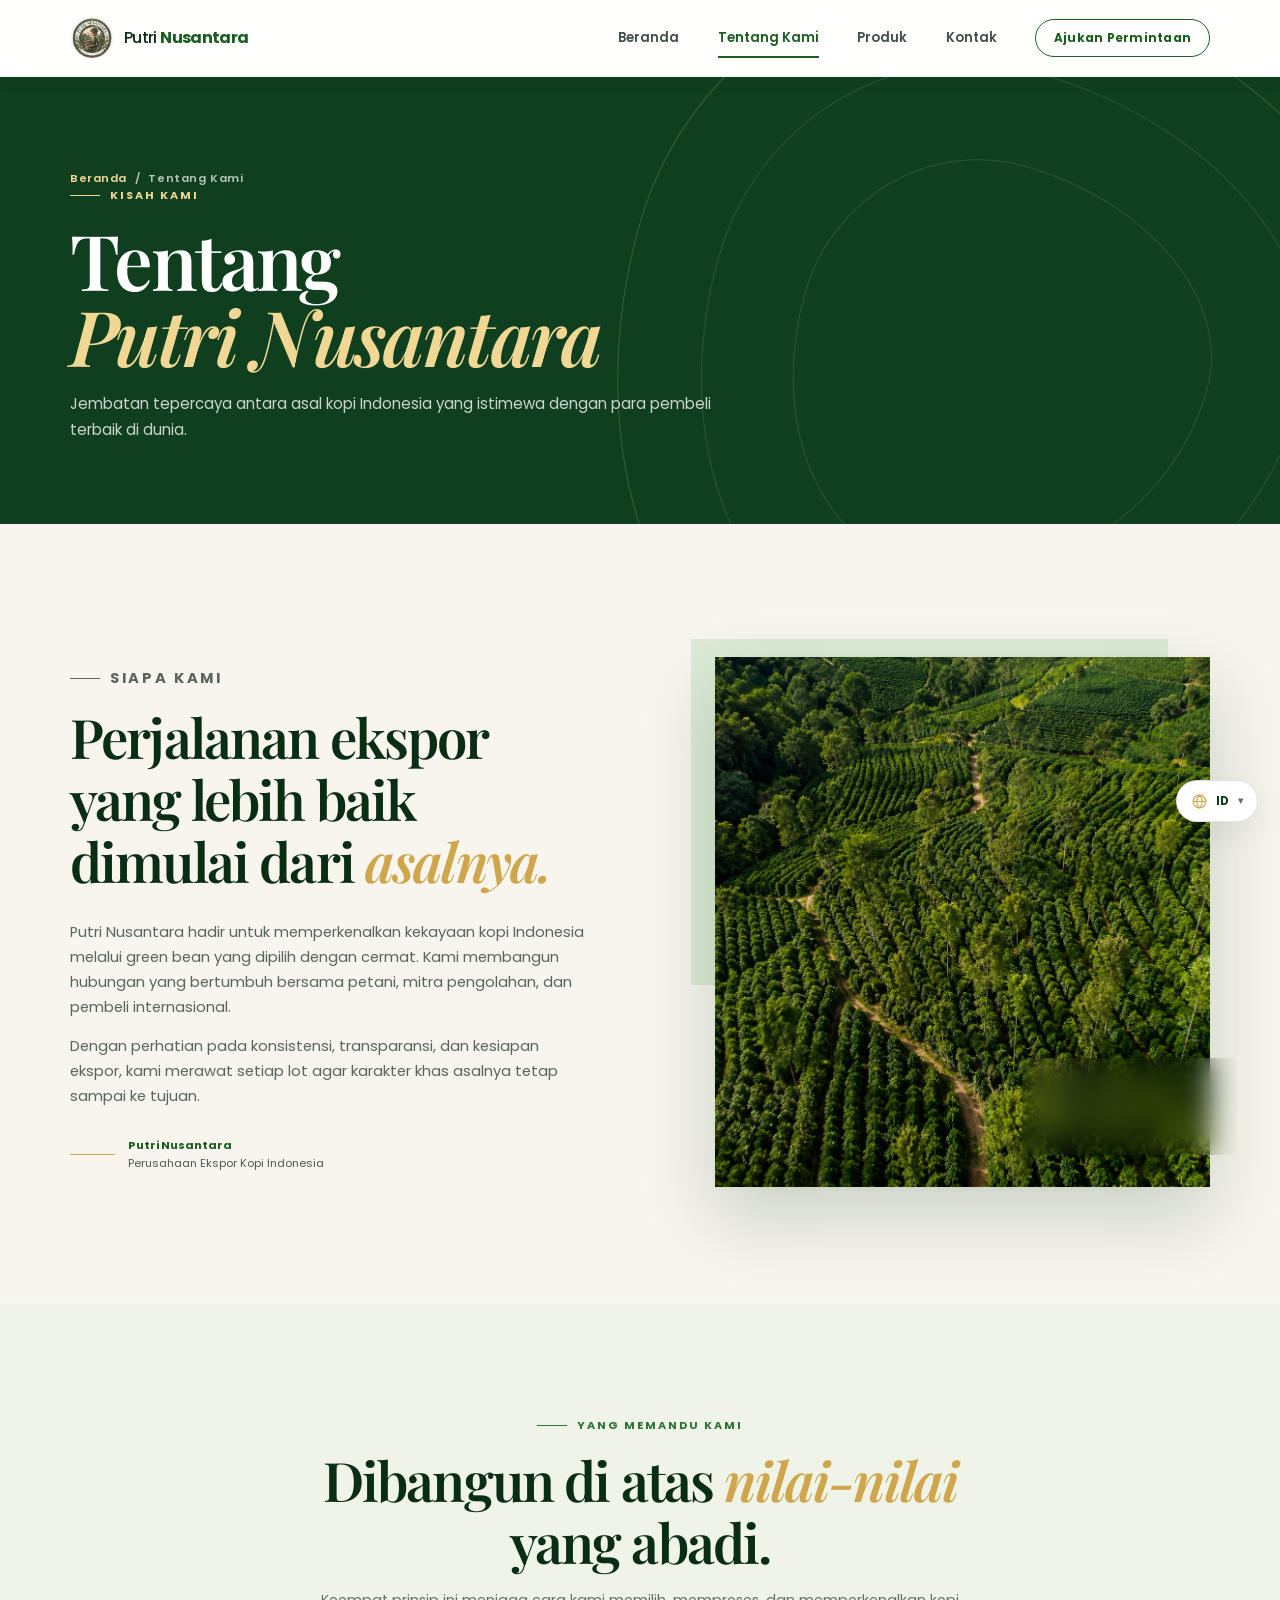
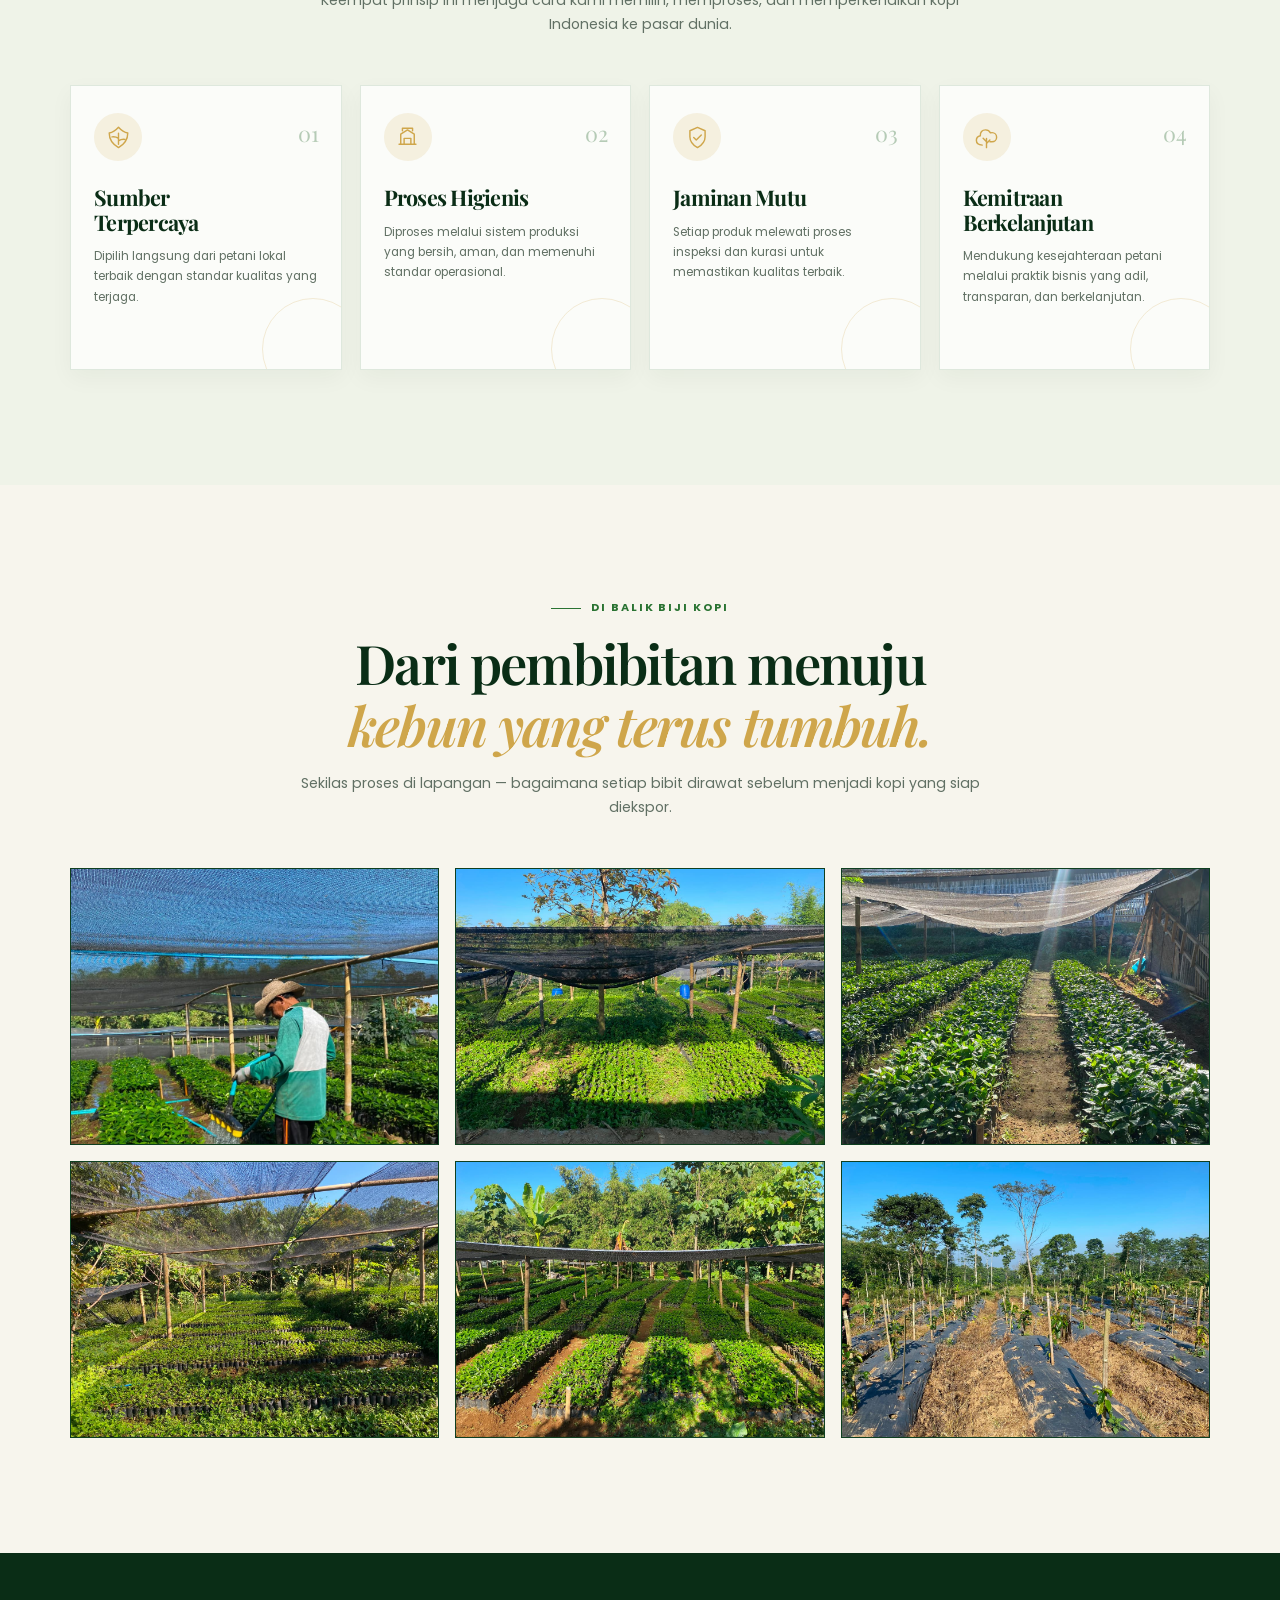
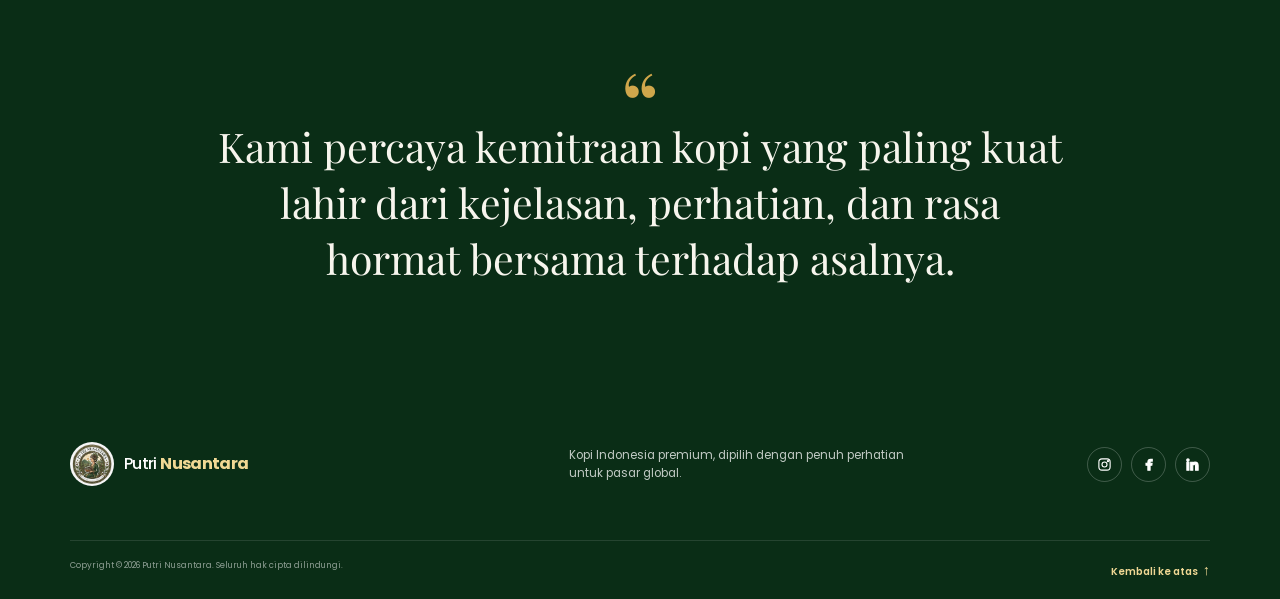
==== commit 5ddfd1f5: "update semua file" ====
--- a/about.html
+++ b/about.html
@@ -49,11 +49,11 @@
           id="primary-navigation"
           aria-label="Navigasi utama"
         >
-          <a href="index.html">Beranda</a
-          ><a class="active" href="about.html">Tentang Kami</a
-          ><a href="product.html">Produk</a><a href="contact.html">Kontak</a>
+          <a href="index.html" data-i18n="nav.beranda">Beranda</a
+          ><a class="active" href="about.html" data-i18n="nav.about">Tentang Kami</a
+          ><a href="product.html" data-i18n="nav.product">Produk</a><a href="contact.html" data-i18n="nav.contact">Kontak</a>
           <button type="button" class="nav-request-btn" data-open-request>
-            <span>Ajukan Permintaan</span>
+            <span data-i18n="nav.request">Ajukan Permintaan</span>
           </button>
         </nav>
       </div>
@@ -64,16 +64,16 @@
         <div class="page-hero-pattern" aria-hidden="true"></div>
         <div class="container page-hero-content">
           <p class="breadcrumb reveal" data-reveal="fade-up">
-            <a href="index.html">Beranda</a
-            ><span aria-hidden="true">/</span> Tentang Kami
+            <a href="index.html" data-i18n="nav.beranda">Beranda</a
+            ><span aria-hidden="true">/</span> <span data-i18n="about.breadcrumb">Tentang Kami</span>
           </p>
-          <p class="eyebrow light reveal" data-reveal="fade-up">Our story</p>
-          <h1 id="about-title" class="reveal" data-reveal="fade-up">
-            About <em>Putri Nusantara</em>
+          <p class="eyebrow light reveal" data-reveal="fade-up" data-i18n="about.hero.eyebrow">Kisah kami</p>
+          <h1 id="about-title" class="reveal" data-reveal="fade-up" data-i18n="about.hero.title">
+            Tentang <em>Putri Nusantara</em>
           </h1>
-          <p class="page-hero-lead reveal" data-reveal="fade-up">
-            A trusted bridge between Indonesia’s remarkable coffee origins and
-            the world’s most discerning buyers.
+          <p class="page-hero-lead reveal" data-reveal="fade-up" data-i18n="about.hero.lead">
+            Jembatan tepercaya antara asal kopi Indonesia yang istimewa dengan
+            para pembeli terbaik di dunia.
           </p>
         </div>
       </section>
@@ -81,26 +81,27 @@
       <section class="section story-section" aria-labelledby="story-title">
         <div class="container story-grid">
           <div class="story-copy reveal" data-reveal="fade-right">
-            <p class="eyebrow">Who we are</p>
-            <h2 id="story-title">
-              A better export journey starts at <em>the origin.</em>
+            <p class="eyebrow" data-i18n="about.story.eyebrow">Siapa kami</p>
+            <h2 id="story-title" data-i18n="about.story.title">
+              Perjalanan ekspor yang lebih baik dimulai dari
+              <em>asalnya.</em>
             </h2>
-            <p>
+            <p data-i18n="about.story.p1">
               Putri Nusantara hadir untuk memperkenalkan kekayaan kopi Indonesia
               melalui green bean yang dipilih dengan cermat. Kami membangun
               hubungan yang bertumbuh bersama petani, mitra pengolahan, dan
               pembeli internasional.
             </p>
-            <p>
+            <p data-i18n="about.story.p2">
               Dengan perhatian pada konsistensi, transparansi, dan kesiapan
               ekspor, kami merawat setiap lot agar karakter khas asalnya tetap
               sampai ke tujuan.
             </p>
             <div class="story-signature">
               <span class="signature-line"></span>
-              <p>
-                <strong>Putri Nusantara</strong><br />Indonesian Coffee Export
-                Company
+              <p data-i18n="about.story.signature">
+                <strong>Putri Nusantara</strong><br />Perusahaan Ekspor Kopi
+                Indonesia
               </p>
             </div>
           </div>
@@ -114,9 +115,9 @@
             </div>
             <div class="origin-card glass-card">
               <span class="origin-pin" aria-hidden="true">✦</span>
-              <p>
-                <strong>Indonesia</strong><br />A landscape of distinct coffee
-                origins.
+              <p data-i18n="about.origin.card">
+                <strong>Indonesia</strong><br />Lanskap dengan karakter kopi
+                yang khas di tiap daerahnya.
               </p>
             </div>
           </div>
@@ -129,9 +130,9 @@
       >
         <div class="container">
           <div class="section-heading centered reveal" data-reveal="fade-up">
-            <p class="eyebrow">What guides us</p>
-            <h2 id="values-title">Built around enduring <em>values.</em></h2>
-            <p>
+            <p class="eyebrow" data-i18n="about.values.eyebrow">Yang memandu kami</p>
+            <h2 id="values-title" data-i18n="about.values.title">Dibangun di atas <em>nilai-nilai</em> yang abadi.</h2>
+            <p data-i18n="about.values.desc">
               Keempat prinsip ini menjaga cara kami memilih, memproses, dan
               memperkenalkan kopi Indonesia ke pasar dunia.
             </p>
@@ -150,8 +151,8 @@
                 </svg>
               </div>
               <span class="card-number">01</span>
-              <h3>Sumber Terpercaya</h3>
-              <p>
+              <h3 data-i18n="about.value1.title">Sumber Terpercaya</h3>
+              <p data-i18n="about.value1.desc">
                 Dipilih langsung dari petani lokal terbaik dengan standar
                 kualitas yang terjaga.
               </p>
@@ -164,8 +165,8 @@
                 </svg>
               </div>
               <span class="card-number">02</span>
-              <h3>Proses Higienis</h3>
-              <p>
+              <h3 data-i18n="about.value2.title">Proses Higienis</h3>
+              <p data-i18n="about.value2.desc">
                 Diproses melalui sistem produksi yang bersih, aman, dan memenuhi
                 standar operasional.
               </p>
@@ -180,8 +181,8 @@
                 </svg>
               </div>
               <span class="card-number">03</span>
-              <h3>Jaminan Mutu</h3>
-              <p>
+              <h3 data-i18n="about.value3.title">Jaminan Mutu</h3>
+              <p data-i18n="about.value3.desc">
                 Setiap produk melewati proses inspeksi dan kurasi untuk
                 memastikan kualitas terbaik.
               </p>
@@ -196,8 +197,8 @@
                 </svg>
               </div>
               <span class="card-number">04</span>
-              <h3>Kemitraan Berkelanjutan</h3>
-              <p>
+              <h3 data-i18n="about.value4.title">Kemitraan Berkelanjutan</h3>
+              <p data-i18n="about.value4.desc">
                 Mendukung kesejahteraan petani melalui praktik bisnis yang adil,
                 transparan, dan berkelanjutan.
               </p>
@@ -210,11 +211,11 @@
       <section class="section gallery-section" aria-labelledby="gallery-title">
         <div class="container">
           <div class="section-heading centered reveal" data-reveal="fade-up">
-            <p class="eyebrow">Behind the beans</p>
-            <h2 id="gallery-title">
+            <p class="eyebrow" data-i18n="about.gallery.eyebrow">Di balik biji kopi</p>
+            <h2 id="gallery-title" data-i18n="about.gallery.title">
               Dari pembibitan menuju <em>kebun yang terus tumbuh.</em>
             </h2>
-            <p>
+            <p data-i18n="about.gallery.desc">
               Sekilas proses di lapangan — bagaimana setiap bibit dirawat
               sebelum menjadi kopi yang siap diekspor.
             </p>
@@ -222,7 +223,7 @@
 
           <div class="gallery-grid">
             <button
-              class="gallery-item feature reveal"
+              class="gallery-item reveal"
               data-reveal="zoom-in"
               type="button"
               data-gallery-open
@@ -252,7 +253,7 @@
               <span class="gallery-item-caption">Dirawat Setiap Hari</span>
             </button>
             <button
-              class="gallery-item tall reveal"
+              class="gallery-item reveal"
               data-reveal="fade-left"
               type="button"
               data-gallery-open
@@ -290,14 +291,14 @@
               data-caption="Menyatu dengan Alam"
             >
               <img
-                src="assets/galeri4.jpeg"
+                src="assets/galeri5.jpeg"
                 alt="Kebun pembibitan kopi yang menyatu dengan alam sekitar"
                 loading="lazy"
               />
               <span class="gallery-item-caption">Menyatu dengan Alam</span>
             </button>
             <button
-              class="gallery-item wide reveal"
+              class="gallery-item reveal"
               data-reveal="fade-up"
               type="button"
               data-gallery-open
@@ -305,7 +306,7 @@
               data-caption="Kebun yang Terus Berkembang"
             >
               <img
-                src="assets/galeri5.jpeg"
+                src="assets/galeri6.jpeg"
                 alt="Kebun kopi Putri Nusantara yang terus berkembang"
                 loading="lazy"
               />
@@ -320,9 +321,9 @@
       <section class="quote-band" aria-label="Pernyataan Putri Nusantara">
         <div class="container reveal" data-reveal="zoom-in">
           <span class="quote-mark" aria-hidden="true">“</span>
-          <p>
-            We believe the strongest coffee partnerships are made with clarity,
-            care, and a shared respect for origin.
+          <p data-i18n="about.quote">
+            Kami percaya kemitraan kopi yang paling kuat lahir dari kejelasan,
+            perhatian, dan rasa hormat bersama terhadap asalnya.
           </p>
         </div>
       </section>
@@ -341,8 +342,9 @@
             height="44"
           /><span>Putri <strong>Nusantara</strong></span></a
         >
-        <p>
-          Premium Indonesian coffee, thoughtfully sourced for the global market.
+        <p data-i18n="footer.tagline">
+          Kopi Indonesia premium, dipilih dengan penuh perhatian untuk pasar
+          global.
         </p>
         <div class="social-links" aria-label="Media sosial">
           <a href="#" aria-label="Instagram" title="Instagram"
@@ -366,8 +368,8 @@
         </div>
       </div>
       <div class="container footer-bottom">
-        <small>Copyright © 2026 Putri Nusantara. All Rights Reserved.</small
-        ><a href="#top">Back to top <span aria-hidden="true">↑</span></a>
+        <small data-i18n="footer.copyright">Copyright © 2026 Putri Nusantara. Seluruh hak cipta dilindungi.</small
+        ><a href="#top" data-i18n="footer.backtotop">Kembali ke atas <span aria-hidden="true">↑</span></a>
       </div>
     </footer>
     <button class="scroll-top" type="button" aria-label="Kembali ke atas">
@@ -424,15 +426,15 @@
         >
           ×
         </button>
-        <p class="eyebrow">Ajukan Permintaan</p>
-        <h3 id="requestModalTitle">Ceritakan kebutuhan Anda</h3>
-        <p class="request-modal-lead">
+        <p class="eyebrow" data-i18n="modal.eyebrow">Ajukan Permintaan</p>
+        <h3 id="requestModalTitle" data-i18n="modal.title">Ceritakan kebutuhan Anda</h3>
+        <p class="request-modal-lead" data-i18n="modal.lead">
           Isi form singkat ini, permintaan Anda akan langsung dibuka lewat
           aplikasi email menuju tim kami.
         </p>
         <form id="requestForm" novalidate>
           <div class="form-field">
-            <label for="reqName">Nama</label
+            <label for="reqName" data-i18n="modal.label.name">Nama</label
             ><input
               type="text"
               id="reqName"
@@ -442,7 +444,7 @@
             />
           </div>
           <div class="form-field">
-            <label for="reqEmail">Email</label
+            <label for="reqEmail" data-i18n="modal.label.email">Email</label
             ><input
               type="email"
               id="reqEmail"
@@ -452,7 +454,7 @@
             />
           </div>
           <div class="form-field">
-            <label for="reqMessage">Permintaan</label
+            <label for="reqMessage" data-i18n="modal.label.message">Permintaan</label
             ><textarea
               id="reqMessage"
               name="message"
@@ -460,7 +462,7 @@
               required
             ></textarea>
           </div>
-          <button type="submit" class="button button-primary request-submit">
+          <button type="submit" class="button button-primary request-submit" data-i18n="modal.submit">
             Kirim Permintaan <span aria-hidden="true">→</span>
           </button>
           <p class="request-modal-note" id="requestModalNote" role="status"></p>
@@ -469,5 +471,6 @@
     </div>
 
     <script src="js/script.js"></script>
+    <script src="js/i18n.js"></script>
   </body>
-</html>
+</html>
--- a/css/style.css
+++ b/css/style.css
@@ -592,7 +592,7 @@
 
 .intro-image-wrap {
   position: relative;
-  padding: 0 27px 24px 0;
+  padding: 0 20px 20px 0;
 }
 
 .image-accent {
@@ -600,9 +600,10 @@
   top: 20px;
   right: 0;
   bottom: 0;
-  width: 57%;
+  left: 20px;
+  width: auto;
   background: var(--green-200);
-  border-radius: 0 110px 0 0;
+  border-radius: 0 96px 0 0;
 }
 
 .editorial-image {
@@ -2415,4 +2416,145 @@
   .lightbox-arrow.next {
     right: 0;
   }
+}
+/* =========================================================
+   MAP BAND — pengganti section quote "OUR COMMITMENT"
+   Peta polos, bersih, tanpa teks.
+   ========================================================= */
+
+.map-band {
+  padding: clamp(56px, 7vw, 93px) 0;
+  background: var(--cream);
+}
+
+.map-band-inner {
+  display: flex;
+  justify-content: center;
+}
+
+.map-band-inner img {
+  width: 100%;
+  max-width: 820px;
+  height: auto;
+}
+
+@media (max-width: 720px) {
+  .map-band {
+    padding: clamp(44px, 10vw, 70px) 0;
+  }
+}
+
+/* =========================================================
+   LANGUAGE SWITCHER — pojok kanan bawah, di atas tombol scroll-top
+   ========================================================= */
+
+.lang-switcher {
+  position: fixed;
+  z-index: 90;
+  right: 22px;
+  bottom: 78px;
+  font-family: var(--sans);
+}
+
+.lang-switcher-toggle {
+  display: inline-flex;
+  align-items: center;
+  gap: 8px;
+  height: 42px;
+  padding: 0 14px;
+  border: 1px solid var(--border);
+  border-radius: 100px;
+  background: var(--white);
+  box-shadow: var(--shadow-sm);
+  color: var(--green-900);
+  font-size: .74rem;
+  font-weight: 700;
+  letter-spacing: .04em;
+  cursor: pointer;
+  transition: border-color .2s ease, transform .2s ease, box-shadow .2s ease;
+}
+
+.lang-switcher-toggle:hover {
+  border-color: var(--green-500);
+  box-shadow: var(--shadow-lg);
+  transform: translateY(-2px);
+}
+
+.lang-globe {
+  display: grid;
+  place-items: center;
+  width: 17px;
+  height: 17px;
+  color: var(--gold);
+}
+
+.lang-globe svg {
+  width: 100%;
+  height: 100%;
+  fill: none;
+  stroke: currentColor;
+  stroke-width: 1.6;
+}
+
+.lang-chevron {
+  font-size: .6rem;
+  color: var(--muted);
+  transition: transform .2s ease;
+}
+
+.lang-switcher.is-open .lang-chevron {
+  transform: rotate(180deg);
+}
+
+.lang-switcher-menu {
+  position: absolute;
+  right: 0;
+  bottom: calc(100% + 10px);
+  display: grid;
+  gap: 2px;
+  min-width: 172px;
+  padding: 6px;
+  border: 1px solid var(--border);
+  border-radius: 14px;
+  background: var(--white);
+  box-shadow: var(--shadow-lg);
+  opacity: 0;
+  visibility: hidden;
+  transform: translateY(6px);
+  transition: opacity .2s ease, transform .2s ease, visibility .2s ease;
+}
+
+.lang-switcher.is-open .lang-switcher-menu {
+  opacity: 1;
+  visibility: visible;
+  transform: translateY(0);
+}
+
+.lang-switcher-option {
+  padding: 9px 12px;
+  border: 0;
+  border-radius: 9px;
+  background: transparent;
+  color: var(--ink);
+  font-size: .78rem;
+  font-weight: 600;
+  text-align: left;
+  cursor: pointer;
+  transition: background .2s ease, color .2s ease;
+}
+
+.lang-switcher-option:hover {
+  background: var(--green-200);
+}
+
+.lang-switcher-option.is-active {
+  background: var(--green-800);
+  color: var(--white);
+}
+
+@media (max-width: 720px) {
+  .lang-switcher {
+    right: 14px;
+    bottom: 68px;
+  }
 }
